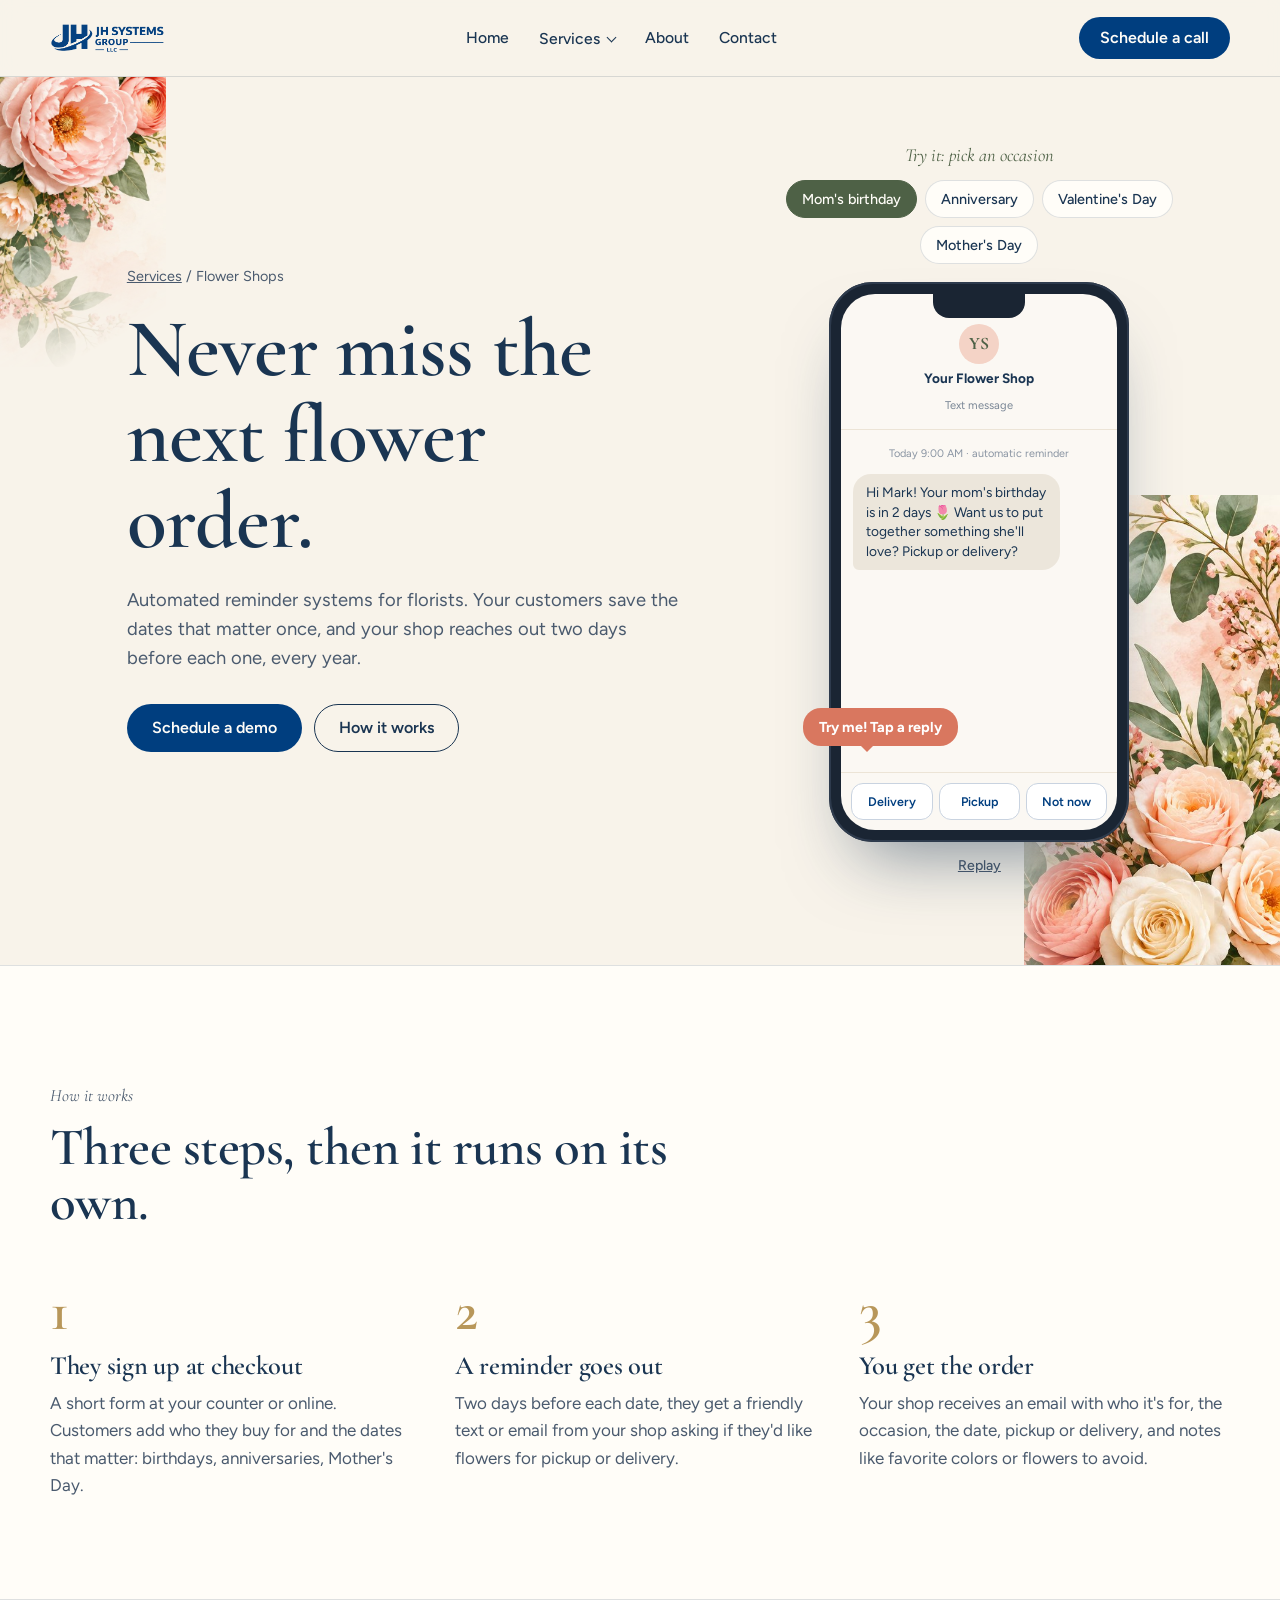
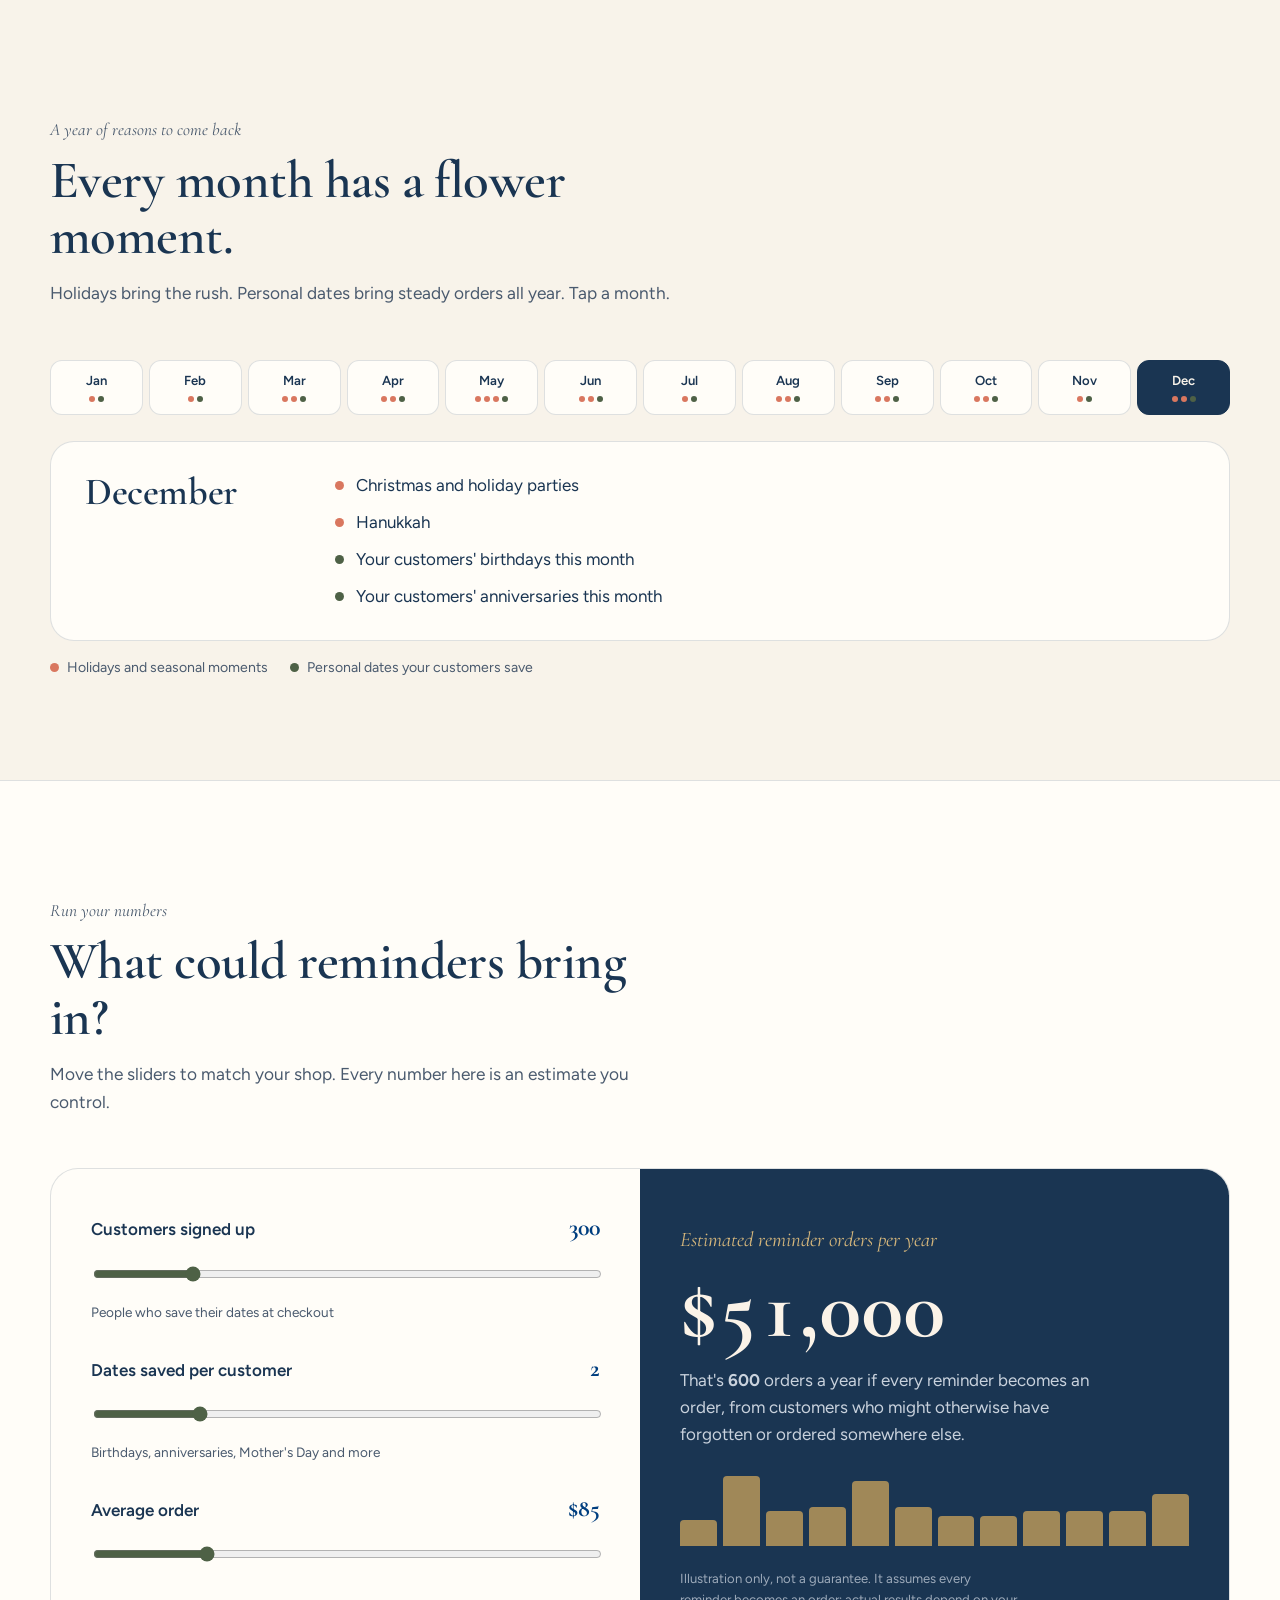
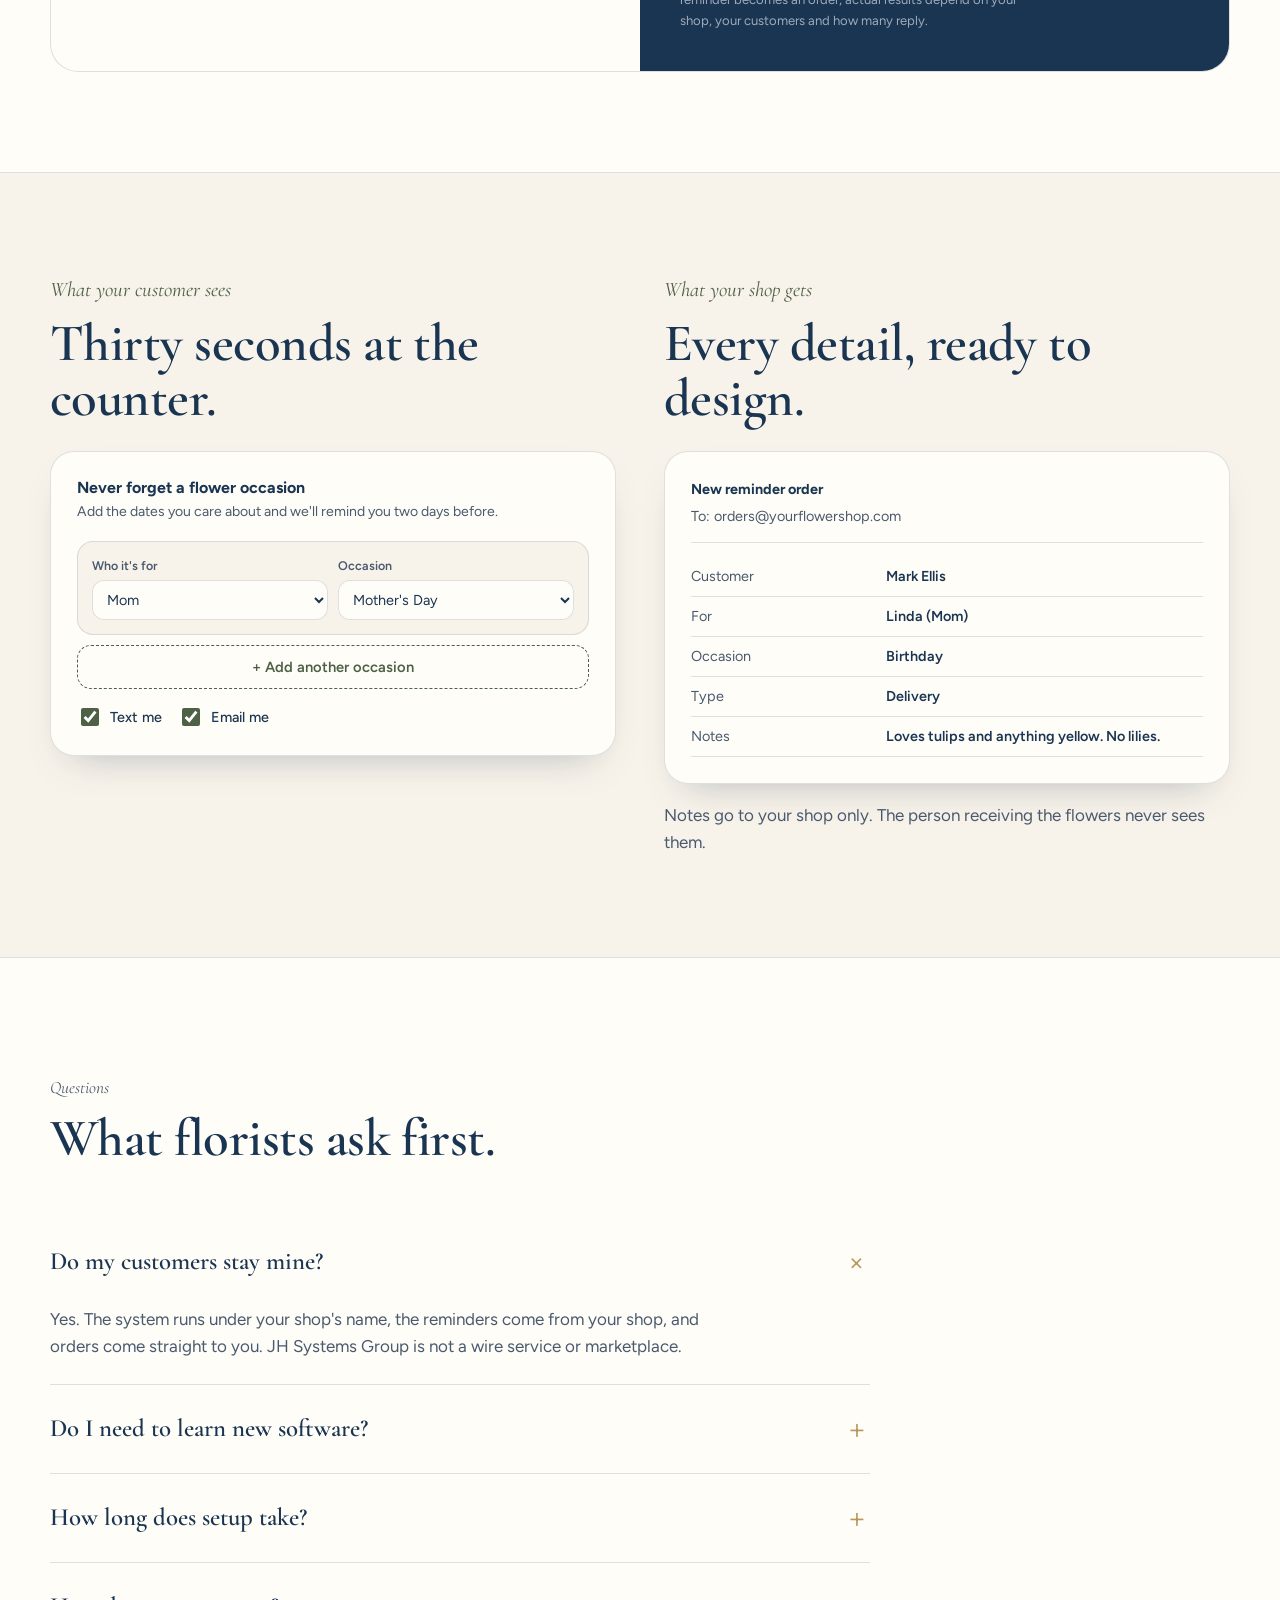
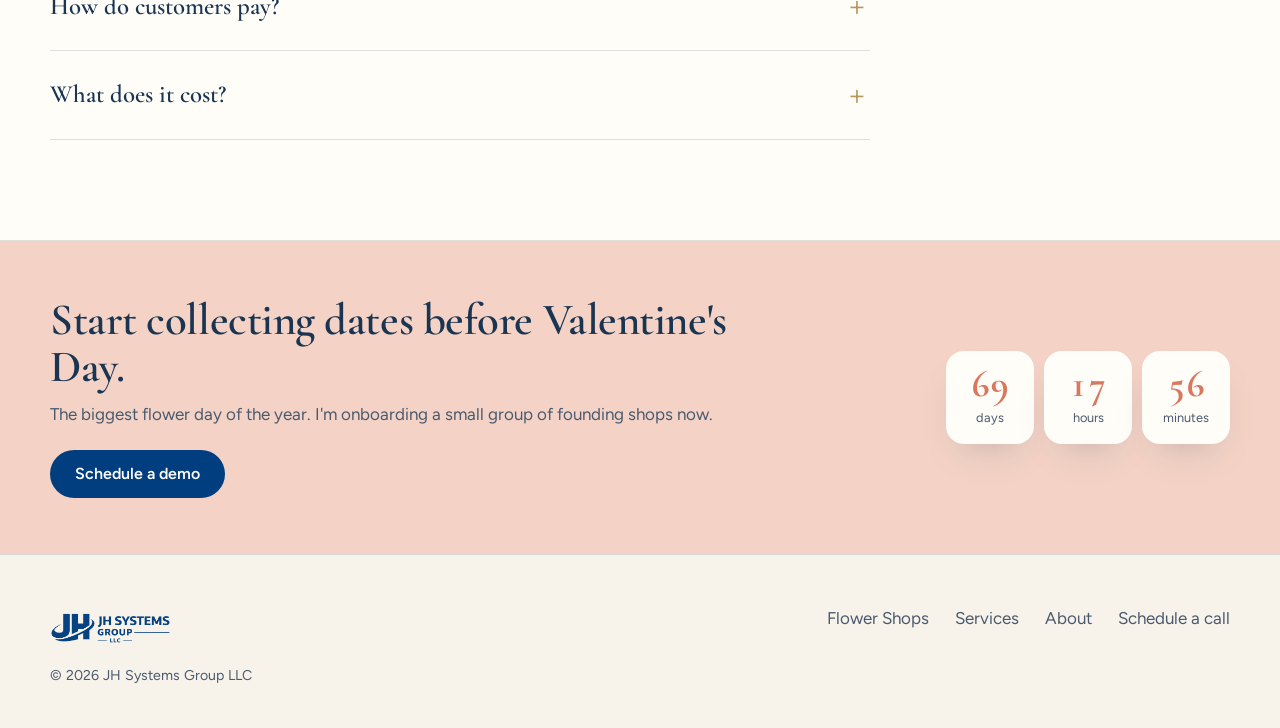
==== services/florist-reminders.html @ be64eecf "Initial site: home page, florist reminders page, calculator and demo updates Co-Authored-By: Claude " ====
<!doctype html>
<html lang="en">
<head>
<meta charset="utf-8">
<meta name="viewport" content="width=device-width, initial-scale=1">
<title>Flower Shops | JH Systems Group</title>
<meta name="description" content="Automated occasion reminders for flower shops. Customers save their dates once; two days before each one they get a text asking if they'd like flowers.">
<link rel="preconnect" href="https://fonts.googleapis.com">
<link rel="preconnect" href="https://fonts.gstatic.com" crossorigin>
<link href="https://fonts.googleapis.com/css2?family=Cormorant+Garamond:ital,wght@0,500;0,600;0,700;1,500&family=Figtree:wght@400;500;600;700&display=swap" rel="stylesheet">
<link rel="stylesheet" href="../styles.css">
<link rel="icon" href="../assets/mark-navy.png">
</head>
<body>

<header class="nav">
  <div class="wrap">
    <a class="brand" href="../index.html" aria-label="JH Systems Group home">
      <img class="logo-light" src="../assets/logo-navy.png" alt="JH Systems Group LLC">
      <img class="logo-dark" src="../assets/logo-cream.png" alt="JH Systems Group LLC">
    </a>
    <nav aria-label="Main">
      <ul class="nav-links">
        <li><a href="../index.html">Home</a></li>
        <li class="has-menu">
          <button type="button" aria-expanded="false">Services</button>
          <ul class="menu">
            <li><a href="florist-reminders.html"><strong>Flower Shops</strong><small>Automated occasion reminders that bring customers back</small></a></li>
            <li><a href="../index.html#services" class="soon"><strong>More systems coming</strong><small>Tell me what your business needs</small></a></li>
          </ul>
        </li>
        <li><a href="../index.html#about">About</a></li>
        <li><a href="../index.html#schedule">Contact</a></li>
      </ul>
    </nav>
    <a class="btn btn-primary nav-cta" href="../index.html#schedule">Schedule a call</a>
    <button class="burger" type="button" aria-label="Open menu" aria-expanded="false"><span></span><span></span><span></span></button>
  </div>
</header>

<main>
  <section class="hero">
    <img class="flora flora-tl" src="../assets/flora-left.jpg" alt="">
    <img class="flora flora-br" src="../assets/flora-right.jpg" alt="">
    <div class="wrap">
      <div>
        <p class="crumb"><a href="../index.html#services">Services</a> / Flower Shops</p>
        <h1>Never miss the next flower order.</h1>
        <p class="lede">Automated reminder systems for florists. Your customers save the dates that matter once, and your shop reaches out two days before each one, every year.</p>
        <div class="actions">
          <a class="btn btn-primary" href="../index.html#schedule">Schedule a demo</a>
          <a class="btn btn-ghost" href="#how">How it works</a>
        </div>
      </div>
      <div class="demo" id="demo">
        <p class="demo-label">Try it: pick an occasion</p>
        <div class="chips" role="group" aria-label="Choose an occasion">
          <button class="chip" type="button" data-key="mom" aria-pressed="true">Mom's birthday</button>
          <button class="chip" type="button" data-key="anniv" aria-pressed="false">Anniversary</button>
          <button class="chip" type="button" data-key="vday" aria-pressed="false">Valentine's Day</button>
          <button class="chip" type="button" data-key="mday" aria-pressed="false">Mother's Day</button>
        </div>
        <div class="stage">
          <div class="tap-hint" aria-hidden="true">Try me! Tap a reply</div>
          <div class="phone" aria-label="Example text message conversation">
            <div class="screen">
              <div class="notch"></div>
              <div class="thread-head"><div class="avatar">YS</div><b>Your Flower Shop</b><small>Text message</small></div>
              <div class="thread" aria-live="polite"></div>
              <div class="replies">
                <button type="button" data-kind="delivery">Delivery</button>
                <button type="button" data-kind="pickup">Pickup</button>
                <button type="button" data-kind="skip">Not now</button>
              </div>
            </div>
          </div>
          <div class="ticket" aria-live="polite">
            <h4>New order for your shop</h4>
            <dl>
              <dt>Customer</dt><dd data-f="customer"></dd>
              <dt>For</dt><dd data-f="for"></dd>
              <dt>Occasion</dt><dd data-f="occ"></dd>
              <dt>Date</dt><dd data-f="date"></dd>
              <dt>Type</dt><dd data-f="type"></dd>
            </dl>
            <p class="note"></p>
          </div>
        </div>
        <button class="reset" type="button">Replay</button>
      </div>
    </div>
  </section>

  <section class="section paper" id="how">
    <div class="wrap">
      <div class="section-head">
        <p class="kicker">How it works</p>
        <h2>Three steps, then it runs on its own.</h2>
      </div>
      <ol class="steps">
        <li><h3>They sign up at checkout</h3><p>A short form at your counter or online. Customers add who they buy for and the dates that matter: birthdays, anniversaries, Mother's Day.</p></li>
        <li><h3>A reminder goes out</h3><p>Two days before each date, they get a friendly text or email from your shop asking if they'd like flowers for pickup or delivery.</p></li>
        <li><h3>You get the order</h3><p>Your shop receives an email with who it's for, the occasion, the date, pickup or delivery, and notes like favorite colors or flowers to avoid.</p></li>
      </ol>
    </div>
  </section>

  <section class="section" id="year">
    <div class="wrap">
      <div class="section-head">
        <p class="kicker">A year of reasons to come back</p>
        <h2>Every month has a flower moment.</h2>
        <p>Holidays bring the rush. Personal dates bring steady orders all year. Tap a month.</p>
      </div>
      <div class="year"></div>
      <div class="month-detail" aria-live="polite"></div>
      <div class="legend"><span>Holidays and seasonal moments</span><span class="p">Personal dates your customers save</span></div>
    </div>
  </section>


  <section class="section paper" id="calculator">
    <div class="wrap">
      <div class="section-head">
        <p class="kicker">Run your numbers</p>
        <h2>What could reminders bring in?</h2>
        <p>Move the sliders to match your shop. Every number here is an estimate you control.</p>
      </div>
      <div class="calc" id="calc">
        <div class="calc-in">
          <div class="field"><label for="customers">Customers signed up <output for="customers"></output></label><input id="customers" name="customers" type="range" min="25" max="1500" step="25" value="300"><small>People who save their dates at checkout</small></div>
          <div class="field"><label for="dates">Dates saved per customer <output for="dates"></output></label><input id="dates" name="dates" type="range" min="1" max="6" step="1" value="2"><small>Birthdays, anniversaries, Mother's Day and more</small></div>
          <div class="field"><label for="aov">Average order <output for="aov"></output></label><input id="aov" name="aov" type="range" min="40" max="250" step="5" value="85"></div>
        </div>
        <div class="calc-out">
          <p class="kicker">Estimated reminder orders per year</p>
          <div class="big" id="total">$0</div>
          <p>That's <b id="orders">0</b> orders a year if every reminder becomes an order, from customers who might otherwise have forgotten or ordered somewhere else.</p>
          <div class="bars" aria-hidden="true"></div>
          <p class="fine">Illustration only, not a guarantee. It assumes every reminder becomes an order; actual results depend on your shop, your customers and how many reply.</p>
        </div>
      </div>
    </div>
  </section>

  <section class="section">
    <div class="wrap split">
      <div>
        <p class="kicker">What your customer sees</p>
        <h2 style="margin-bottom:24px">Thirty seconds at the counter.</h2>
        <div class="mock" id="signup">
          <h4>Never forget a flower occasion</h4>
          <p class="sub">Add the dates you care about and we'll remind you two days before.</p>
          <div class="occ-list"></div>
          <button class="add-occ" type="button">+ Add another occasion</button>
          <div class="toggle-row">
            <label><input type="checkbox" checked> Text me</label>
            <label><input type="checkbox" checked> Email me</label>
          </div>
        </div>
      </div>
      <div>
        <p class="kicker">What your shop gets</p>
        <h2 style="margin-bottom:24px">Every detail, ready to design.</h2>
        <div class="mock email">
          <div class="hdr">
            <span><b>New reminder order</b></span>
            <span>To: orders@yourflowershop.com</span>
          </div>
          <table>
            <tr><td>Customer</td><td>Mark Ellis</td></tr>
            <tr><td>For</td><td>Linda (Mom)</td></tr>
            <tr><td>Occasion</td><td>Birthday</td></tr>
            <tr><td>Type</td><td>Delivery</td></tr>
            <tr><td>Notes</td><td>Loves tulips and anything yellow. No lilies.</td></tr>
          </table>
        </div>
        <p style="color:var(--ink-soft);margin-top:18px">Notes go to your shop only. The person receiving the flowers never sees them.</p>
      </div>
    </div>
  </section>

  <section class="section paper" id="faq">
    <div class="wrap">
      <div class="section-head">
        <p class="kicker">Questions</p>
        <h2>What florists ask first.</h2>
      </div>
      <div class="faq">
        <details open><summary>Do my customers stay mine?</summary><p>Yes. The system runs under your shop's name, the reminders come from your shop, and orders come straight to you. JH Systems Group is not a wire service or marketplace.</p></details>
        <details><summary>Do I need to learn new software?</summary><p>No. I set everything up and test it with you. Your day-to-day is reading order emails and making beautiful arrangements.</p></details>
        <details><summary>How long does setup take?</summary><p>Most of the work happens on my end. We'll set a timeline on our first call so you're collecting dates as soon as possible, ideally well before Valentine's Day.</p></details>
        <details><summary>How do customers pay?</summary><p>We'll set this up around how your shop already works, whether that's a secure payment link or charging the card you have on file.</p></details>
        <details><summary>What does it cost?</summary><p>Pricing is being finalized with our founding shops. Book a call and I'll walk you through the options.</p></details>
      </div>
    </div>
  </section>

  <section class="band">
    <div class="wrap">
      <div>
        <h2>Start collecting dates before Valentine's Day.</h2>
        <p>The biggest flower day of the year. I'm onboarding a small group of founding shops now.</p>
        <a class="btn btn-primary" style="margin-top:22px" href="../index.html#schedule">Schedule a demo</a>
      </div>
      <div class="count" id="countdown" aria-label="Countdown to Valentine's Day">
        <div><b data-u="d">0</b><span>days</span></div>
        <div><b data-u="h">0</b><span>hours</span></div>
        <div><b data-u="m">0</b><span>minutes</span></div>
      </div>
    </div>
  </section>
</main>

<footer>
  <div class="wrap">
    <div>
      <img class="logo-light" src="../assets/logo-navy.png" alt="JH Systems Group LLC">
      <img class="logo-dark" src="../assets/logo-cream.png" alt="JH Systems Group LLC">
      <small>© 2026 JH Systems Group LLC</small>
    </div>
    <nav aria-label="Footer">
      <a href="florist-reminders.html">Flower Shops</a>
      <a href="../index.html#services">Services</a>
      <a href="../index.html#about">About</a>
      <a href="../index.html#schedule">Schedule a call</a>
    </nav>
  </div>
</footer>

<script src="../main.js"></script>
<script src="https://link.msgsndr.com/js/external-tracking.js" data-tracking-id="tk_4eb8e23e75264fbfb7e66188eeda1d88"></script>
</body>
</html>
---- styles.css ----
/* JH Systems Group — shared styles */
:root {
  --cream: #F8F3EA;
  --paper: #FFFDF8;
  --navy: #003E7F;
  --ink: #1A3552;
  --ink-soft: #4A5A6E;
  --sage: #4E6146;
  --sage-soft: #DCE3D3;
  --gold: #B8975A;
  --gold-soft: #EADCC0;
  --blush: #F4D3C6;
  --rose: #D9775F;
  --line: rgba(26, 53, 82, 0.14);
  --shadow: 0 18px 40px -22px rgba(26, 53, 82, 0.35);
  --flora-opacity: 1;
  --display: "Cormorant Garamond", Georgia, serif;
  --sans: "Figtree", system-ui, sans-serif;
  --wrap: 1180px;
  color-scheme: light;
}
@media (prefers-color-scheme: dark) {
  :root:not([data-theme="light"]) {
    --cream: #142131; --paper: #1B2B3E; --navy: #8FB4E6; --ink: #F3EADB; --ink-soft: #BFC7D1;
    --sage: #A9BE9C; --sage-soft: #2B3A33; --gold: #D6B77C; --gold-soft: #3A3428; --blush: #4A3430;
    --rose: #EE9A82; --line: rgba(243, 234, 219, 0.14); --shadow: 0 18px 40px -22px rgba(0,0,0,.6);
    --flora-opacity: .32; color-scheme: dark;
  }
}
:root[data-theme="dark"] {
  --cream: #142131; --paper: #1B2B3E; --navy: #8FB4E6; --ink: #F3EADB; --ink-soft: #BFC7D1;
  --sage: #A9BE9C; --sage-soft: #2B3A33; --gold: #D6B77C; --gold-soft: #3A3428; --blush: #4A3430;
  --rose: #EE9A82; --line: rgba(243, 234, 219, 0.14); --shadow: 0 18px 40px -22px rgba(0,0,0,.6);
  --flora-opacity: .32; color-scheme: dark;
}

* { box-sizing: border-box; }
html { scroll-behavior: smooth; }
body {
  margin: 0; background: var(--cream); color: var(--ink);
  font-family: var(--sans); font-size: 17px; line-height: 1.6;
  -webkit-font-smoothing: antialiased; overflow-x: hidden;
}
img { max-width: 100%; display: block; }
a { color: inherit; }
:focus-visible { outline: 2px solid var(--gold); outline-offset: 3px; border-radius: 4px; }
.wrap { width: min(var(--wrap), 100% - 32px); margin-inline: auto; }

h1, h2, h3 { font-family: var(--display); font-weight: 600; line-height: 1.05; margin: 0; color: var(--ink); letter-spacing: -0.01em; }
h1 { font-size: clamp(2.8rem, 6.4vw, 5.2rem); }
h2 { font-size: clamp(2.1rem, 4.2vw, 3.3rem); }
h3 { font-size: 1.65rem; }
p { margin: 0; }
.lede { font-size: 1.15rem; color: var(--ink-soft); max-width: 34em; }
.kicker { font-family: var(--display); font-style: italic; font-size: 1.3rem; color: var(--sage); margin-bottom: .6rem; }

/* ornament divider echoing the business card */
.ornament { display: flex; align-items: center; gap: 12px; color: var(--gold); margin: 18px 0; max-width: 260px; }
.ornament::before, .ornament::after { content: ""; flex: 1; height: 1px; background: currentColor; opacity: .7; }
.ornament span { width: 7px; height: 7px; transform: rotate(45deg); background: currentColor; }

/* buttons */
.btn {
  display: inline-flex; align-items: center; justify-content: center; gap: 8px;
  font: 600 1rem/1 var(--sans); padding: 15px 24px; border-radius: 999px;
  text-decoration: none; cursor: pointer; border: 1.5px solid transparent;
  transition: background .2s, color .2s, border-color .2s, transform .2s;
}
.btn-primary { background: var(--navy); color: var(--paper); }
.btn-primary:hover { transform: translateY(-1px); background: var(--ink); }
.btn-ghost { border-color: var(--ink); color: var(--ink); background: transparent; }
.btn-ghost:hover { background: var(--ink); color: var(--cream); }

/* nav */
.nav { position: sticky; top: 0; z-index: 50; background: color-mix(in srgb, var(--cream) 88%, transparent); backdrop-filter: blur(10px); border-bottom: 1px solid var(--line); }
.nav .wrap { display: flex; align-items: center; justify-content: space-between; height: 76px; gap: 16px; }
.brand img { height: 44px; width: auto; }
.logo-dark { display: none; }
@media (prefers-color-scheme: dark) { :root:not([data-theme="light"]) .logo-light { display: none; } :root:not([data-theme="light"]) .logo-dark { display: block; } }
:root[data-theme="dark"] .logo-light { display: none; }
:root[data-theme="dark"] .logo-dark { display: block; }
.nav-links { display: flex; align-items: center; gap: 30px; list-style: none; margin: 0; padding: 0; }
.nav-links > li > a, .nav-links > li > button { font: 500 .98rem var(--sans); color: var(--ink); text-decoration: none; background: none; border: 0; cursor: pointer; padding: 8px 0; }
.nav-links > li > a:hover, .nav-links > li > button:hover { color: var(--navy); }
.has-menu { position: relative; }
.has-menu > button::after { content: ""; display: inline-block; width: 6px; height: 6px; border-right: 1.5px solid currentColor; border-bottom: 1.5px solid currentColor; transform: rotate(45deg); margin-left: 8px; position: relative; top: -3px; }
.menu {
  position: absolute; top: calc(100% + 12px); left: -20px; width: 330px; list-style: none; margin: 0; padding: 10px;
  background: var(--paper); border: 1px solid var(--line); border-radius: 18px; box-shadow: var(--shadow);
  opacity: 0; visibility: hidden; transform: translateY(-6px); transition: opacity .18s, transform .18s, visibility .18s;
}
.has-menu.open .menu, .has-menu:focus-within .menu { opacity: 1; visibility: visible; transform: none; }
@media (hover: hover) { .has-menu:hover .menu { opacity: 1; visibility: visible; transform: none; } }
.menu a { display: block; padding: 12px 14px; border-radius: 12px; text-decoration: none; }
.menu a:hover { background: var(--cream); }
.menu strong { display: block; font-weight: 600; }
.menu small { color: var(--ink-soft); font-size: .86rem; }
.menu .soon { opacity: .75; }
.nav-cta { padding: 12px 20px; }
.burger { display: none; background: none; border: 0; width: 44px; height: 44px; cursor: pointer; color: var(--ink); }
.burger span { display: block; width: 22px; height: 2px; background: currentColor; margin: 5px auto; transition: transform .2s; }
@media (max-width: 900px) {
  .burger { display: block; }
  .nav-cta { display: none; }
  .nav-links { position: absolute; top: 76px; left: 0; right: 0; flex-direction: column; align-items: stretch; gap: 0; padding: 8px 16px 20px; background: var(--paper); border-bottom: 1px solid var(--line); display: none; }
  .nav.open .nav-links { display: flex; }
  .nav-links > li { border-bottom: 1px solid var(--line); }
  .nav-links > li > a, .nav-links > li > button { display: block; width: 100%; text-align: left; padding: 14px 0; }
  .menu { position: static; width: auto; opacity: 1; visibility: visible; transform: none; box-shadow: none; border: 0; padding: 0 0 10px; background: transparent; display: none; }
  .has-menu.open .menu { display: block; }
}

/* florals */
.flora { position: absolute; pointer-events: none; opacity: var(--flora-opacity); z-index: 0; }
.flora-tl { top: 0; left: 0; width: clamp(110px, 13vw, 200px); -webkit-mask-image: linear-gradient(150deg, #000 40%, transparent 85%); mask-image: linear-gradient(150deg, #000 40%, transparent 85%); }
.flora-br { bottom: 0; right: 0; width: clamp(150px, 20vw, 290px); -webkit-mask-image: linear-gradient(-80deg, #000 55%, transparent 98%); mask-image: linear-gradient(-80deg, #000 55%, transparent 98%); }

/* hero */
.hero { position: relative; overflow: hidden; padding: 64px 0 90px; }
.hero .wrap { position: relative; z-index: 1; padding-left: clamp(0px, 6vw, 90px); display: grid; grid-template-columns: 1.05fr .95fr; gap: 48px; align-items: center; }
.hero h1 { margin-bottom: 22px; }
.hero .actions { display: flex; flex-wrap: wrap; gap: 12px; margin-top: 30px; }
.hero-note { margin-top: 26px; font-size: .95rem; color: var(--ink-soft); display: flex; gap: 10px; align-items: center; }
.hero-note img { width: 34px; height: 34px; border-radius: 50%; object-fit: cover; object-position: top; }
@media (max-width: 900px) { .hero .wrap { grid-template-columns: 1fr; padding-left: 0; padding-top: 70px; } .hero { padding-top: 40px; } }

/* demo */
.demo { position: relative; }
.demo-label { font-family: var(--display); font-style: italic; font-size: 1.15rem; color: var(--sage); margin-bottom: 10px; text-align: center; }
.chips { display: flex; flex-wrap: wrap; gap: 8px; justify-content: center; margin-bottom: 18px; }
.chip { font: 500 .9rem var(--sans); padding: 9px 15px; border-radius: 999px; background: var(--paper); border: 1px solid var(--line); color: var(--ink); cursor: pointer; transition: background .2s, color .2s, border-color .2s; }
.chip:hover { border-color: var(--sage); }
.chip[aria-pressed="true"] { background: var(--sage); border-color: var(--sage); color: var(--paper); }
.stage { position: relative; display: flex; justify-content: center; min-height: 560px; }
.phone {
  position: relative; width: 300px; height: 560px; border-radius: 44px; padding: 12px;
  background: #1A2533; box-shadow: 0 40px 70px -30px rgba(26,53,82,.55), inset 0 0 0 2px #2E3B4D;
}
.screen { height: 100%; border-radius: 34px; overflow: hidden; background: #FBF8F3; display: flex; flex-direction: column; color: #1A3552; }
.notch { width: 92px; height: 24px; background: #1A2533; border-radius: 0 0 16px 16px; margin: 0 auto; flex: none; }
.thread-head { text-align: center; padding: 6px 0 12px; border-bottom: 1px solid #ECE4D6; flex: none; }
.avatar { width: 40px; height: 40px; border-radius: 50%; margin: 0 auto 4px; background: #F4D3C6; display: grid; place-items: center; font-family: var(--display); font-weight: 700; color: #4E6146; font-size: 1.1rem; }
.thread-head b { font-size: .85rem; display: block; }
.thread-head small { font-size: .7rem; color: #7A8796; }
.thread { flex: 1; overflow-y: auto; padding: 14px 12px; display: flex; flex-direction: column; gap: 8px; font-size: .86rem; line-height: 1.42; }
.stamp { text-align: center; font-size: .68rem; color: #8A95A3; margin: 2px 0 4px; }
.bubble { max-width: 82%; padding: 9px 13px; border-radius: 18px; animation: pop .35s ease both; }
.bubble.in { background: #ECE6DB; align-self: flex-start; border-bottom-left-radius: 6px; }
.bubble.out { background: #003E7F; color: #fff; align-self: flex-end; border-bottom-right-radius: 6px; }
.typing { display: inline-flex; gap: 4px; padding: 12px 14px; }
.typing i { width: 6px; height: 6px; border-radius: 50%; background: #8A95A3; animation: blink 1s infinite; }
.typing i:nth-child(2) { animation-delay: .15s; } .typing i:nth-child(3) { animation-delay: .3s; }
.replies { display: flex; gap: 6px; padding: 10px; border-top: 1px solid #ECE4D6; flex: none; }
.replies button { flex: 1; font: 600 .78rem var(--sans); padding: 10px 4px; border-radius: 12px; border: 1px solid #C9D3E0; background: #fff; color: #003E7F; cursor: pointer; }
.replies button:hover { background: #EEF3FA; }
.replies button:disabled { opacity: .45; cursor: default; }
.ticket {
  position: absolute; right: -70px; bottom: 34px; width: 236px; background: var(--paper); border: 1px solid var(--line);
  border-radius: 18px; padding: 16px 16px 14px; box-shadow: var(--shadow); font-size: .82rem; z-index: 2;
  opacity: 0; transform: translateY(14px) rotate(2deg); transition: opacity .45s, transform .45s; pointer-events: none;
}
.ticket.show { opacity: 1; transform: rotate(2deg); }
.ticket h4 { margin: 0 0 8px; font: 700 .8rem var(--sans); color: var(--sage); display: flex; align-items: center; gap: 6px; }
.ticket h4::before { content: ""; width: 8px; height: 8px; border-radius: 50%; background: var(--rose); }
.ticket dl { margin: 0; display: grid; grid-template-columns: auto 1fr; gap: 3px 10px; }
.ticket dt { color: var(--ink-soft); }
.ticket dd { margin: 0; font-weight: 600; color: var(--ink); }
.ticket .note { margin-top: 8px; padding-top: 8px; border-top: 1px dashed var(--line); font-style: italic; color: var(--ink-soft); }
/* "try me" callout above the reply buttons; hides after the first reply */
.tap-hint {
  position: absolute; left: calc(50% - 176px); bottom: 96px; z-index: 3; white-space: nowrap;
  background: var(--rose); color: #fff; font: 700 .9rem var(--sans); padding: 10px 16px; border-radius: 18px;
  box-shadow: var(--shadow); animation: nudge 1.6s ease-in-out infinite; transition: opacity .3s; pointer-events: none;
}
.tap-hint::after { content: ""; position: absolute; left: 56px; bottom: -14px; border: 8px solid transparent; border-top: 8px solid var(--rose); }
.demo.tried .tap-hint { opacity: 0; animation: none; }
@keyframes nudge { 0%, 100% { transform: translateY(0); } 50% { transform: translateY(-6px); } }
@media (max-width: 760px) {
  .stage { flex-direction: column; align-items: center; }
  .tap-hint { position: static; order: -1; align-self: center; margin-bottom: 12px; border-radius: 18px; }
  .tap-hint::after { display: none; }
  .demo.tried .tap-hint { display: none; }
}
@media (prefers-reduced-motion: reduce) { .tap-hint { animation: none; } }
.reset { display: block; margin: 14px auto 0; background: none; border: 0; color: var(--ink-soft); font: 500 .88rem var(--sans); text-decoration: underline; cursor: pointer; }
@media (max-width: 1240px) { .ticket { right: -10px; } }
@media (max-width: 560px) {
  .stage { flex-direction: column; align-items: center; min-height: 0; }
  .ticket { position: relative; right: auto; bottom: auto; margin-top: -30px; width: 270px; display: none; }
  .ticket.show { display: block; }
  .hero .flora-br { display: none; }
  .phone { width: 290px; height: 540px; }
}
@keyframes pop { from { opacity: 0; transform: translateY(6px) scale(.97); } to { opacity: 1; transform: none; } }
@keyframes blink { 0%, 80%, 100% { opacity: .25; } 40% { opacity: 1; } }

/* sections */
section { position: relative; }
.section { padding: 100px 0; }
.section-head { max-width: 640px; margin-bottom: 52px; }
.section-head p { margin-top: 16px; color: var(--ink-soft); font-size: 1.08rem; }
.paper { background: var(--paper); border-block: 1px solid var(--line); }

/* promises row */
.promises { display: grid; grid-template-columns: repeat(3, 1fr); gap: 0; border-top: 1px solid var(--line); }
.promise { padding: 30px 28px 0 0; }
.promise + .promise { padding-left: 28px; border-left: 1px solid var(--line); }
.promise h3 { font-size: 1.45rem; margin-bottom: 8px; }
.promise p { color: var(--ink-soft); }
@media (max-width: 800px) { .promises { grid-template-columns: 1fr; } .promise + .promise { padding-left: 0; border-left: 0; border-top: 1px solid var(--line); margin-top: 26px; } }

/* services */
.services { display: grid; grid-template-columns: 1.35fr 1fr; gap: 28px; align-items: stretch; }
.feature {
  position: relative; overflow: hidden; border-radius: 28px; padding: 44px 40px; background: var(--sage); color: #FBF6EE;
  display: flex; flex-direction: column; justify-content: space-between; min-height: 440px; text-decoration: none;
}
.feature h3 { color: #FBF6EE; font-size: clamp(2rem, 3.4vw, 2.7rem); max-width: 11em; }
.feature p { color: #E7EDE0; max-width: 28em; margin-top: 14px; }
.feature .tag { font-family: var(--display); font-style: italic; font-size: 1.2rem; color: #F0DDB4; margin-bottom: 12px; }
.feature .go { margin-top: 30px; display: inline-flex; align-items: center; gap: 10px; font-weight: 600; }
.feature .go span { width: 38px; height: 38px; border-radius: 50%; background: #FBF6EE; color: var(--sage); display: grid; place-items: center; transition: transform .25s; }
.feature:hover .go span { transform: translateX(4px); }
.feature img { position: absolute; right: -40px; bottom: -40px; width: 260px; opacity: .22; transform: rotate(-8deg); mix-blend-mode: luminosity; }
:root[data-theme="dark"] .feature { background: #2F4231; }
.svc-list { list-style: none; margin: 0; padding: 0; display: flex; flex-direction: column; }
.svc-list li { padding: 26px 0; border-bottom: 1px solid var(--line); }
.svc-list li:first-child { padding-top: 6px; }
.svc-list h3 { font-size: 1.5rem; margin-bottom: 6px; }
.svc-list p { color: var(--ink-soft); }
.svc-list .status { display: inline-block; margin-top: 10px; font-size: .82rem; font-weight: 600; color: var(--gold); }
.svc-list .more { border-bottom: 0; }
@media (max-width: 900px) { .services { grid-template-columns: 1fr; } .feature { min-height: 380px; padding: 34px 28px; } }

/* calculator */
.calc { display: grid; grid-template-columns: 1fr 1fr; gap: 0; border-radius: 28px; overflow: hidden; border: 1px solid var(--line); background: var(--paper); }
.calc-in { padding: 40px; display: flex; flex-direction: column; gap: 26px; }
.field label { display: flex; justify-content: space-between; align-items: baseline; font-weight: 600; margin-bottom: 10px; gap: 12px; }
.field output { font-family: var(--display); font-size: 1.5rem; color: var(--navy); font-weight: 700; }
.field small { display: block; color: var(--ink-soft); font-weight: 400; font-size: .85rem; margin-top: 6px; }
input[type="range"] { width: 100%; accent-color: var(--sage); height: 28px; }
.calc-out { background: var(--ink); color: var(--cream); padding: 40px; display: flex; flex-direction: column; justify-content: center; position: relative; overflow: hidden; }
:root[data-theme="dark"] .calc-out { background: #0E1825; }
@media (prefers-color-scheme: dark) { :root:not([data-theme="light"]) .calc-out { background: #0E1825; } }
.calc-out .kicker { color: #D6B77C; } /* gold, readable on the dark panel in light and dark mode */
.big { font-family: var(--display); font-weight: 700; font-size: clamp(3.4rem, 7vw, 5.4rem); line-height: 1; color: #FBF3E8; font-variant-numeric: tabular-nums; }
.calc-out p { color: #C9D2DD; margin-top: 14px; max-width: 26em; }
.calc-out .fine { font-size: .82rem; color: #9DAABA; margin-top: 22px; }
.bars { display: flex; gap: 6px; align-items: flex-end; height: 70px; margin-top: 28px; }
.bars div { flex: 1; background: var(--gold); border-radius: 4px 4px 0 0; transition: height .35s; opacity: .85; }
@media (max-width: 860px) { .calc { grid-template-columns: 1fr; } .calc-in, .calc-out { padding: 30px 24px; } }

/* valentine band */
.band { background: var(--blush); position: relative; overflow: hidden; }
.band .wrap { display: flex; align-items: center; justify-content: space-between; gap: 30px; padding: 56px 0; flex-wrap: wrap; position: relative; z-index: 1; }
.band h2 { font-size: clamp(1.9rem, 3.6vw, 2.8rem); max-width: 16em; }
.band p { color: var(--ink-soft); margin-top: 10px; }
.count { display: flex; gap: 10px; }
.count div { background: var(--paper); border-radius: 18px; padding: 14px 18px; text-align: center; min-width: 88px; box-shadow: var(--shadow); }
.count b { display: block; font-family: var(--display); font-size: 2.4rem; line-height: 1; color: var(--rose); font-variant-numeric: tabular-nums; }
.count span { font-size: .8rem; color: var(--ink-soft); }

/* about */
.about { display: grid; grid-template-columns: .8fr 1.2fr; gap: 64px; align-items: center; }
.portrait { position: relative; }
.portrait img { border-radius: 200px 200px 24px 24px; aspect-ratio: 4/5; object-fit: cover; object-position: top; width: 100%; box-shadow: var(--shadow); }
.portrait::before { content: ""; position: absolute; inset: -14px 14px 14px -14px; border: 1px solid var(--gold); border-radius: 200px 200px 24px 24px; z-index: -1; }
.about h2 { margin-bottom: 18px; }
.about p + p { margin-top: 14px; }
.about p { color: var(--ink-soft); }
.creds { list-style: none; padding: 0; margin: 26px 0 0; display: grid; gap: 12px; }
.creds li { display: flex; gap: 12px; align-items: baseline; }
.creds li::before { content: ""; flex: none; width: 7px; height: 7px; transform: rotate(45deg) translateY(-2px); background: var(--gold); }
.sign { font-family: var(--display); font-style: italic; font-size: 1.7rem; color: var(--sage); margin-top: 22px; }
@media (max-width: 860px) { .about { grid-template-columns: 1fr; gap: 40px; } .portrait { max-width: 340px; margin-left: 14px; } }

/* contact */
.contact { display: grid; grid-template-columns: 1fr 1.1fr; gap: 56px; }
.contact-card { margin-top: 30px; }
.contact-card img { border-radius: 14px; box-shadow: var(--shadow); max-width: 380px; width: 100%; transform: rotate(-2deg); }
.contact-lines { margin-top: 24px; display: grid; gap: 8px; }
.contact-lines a { font-weight: 600; color: var(--navy); text-decoration: none; }
form { background: var(--paper); border: 1px solid var(--line); border-radius: 26px; padding: 34px; display: grid; gap: 18px; box-shadow: var(--shadow); }
.row2 { display: grid; grid-template-columns: 1fr 1fr; gap: 16px; }
form label { display: grid; gap: 6px; font-weight: 600; font-size: .92rem; }
input[type="text"], input[type="email"], input[type="tel"], select, textarea {
  font: 400 1rem var(--sans); padding: 13px 14px; border-radius: 12px; border: 1px solid var(--line);
  background: var(--cream); color: var(--ink); width: 100%;
}
textarea { min-height: 110px; resize: vertical; }
input:focus, select:focus, textarea:focus { outline: 2px solid var(--sage); outline-offset: 1px; }
.form-note { font-size: .85rem; color: var(--ink-soft); }
.form-ok { display: none; padding: 14px; border-radius: 12px; background: var(--sage-soft); color: var(--ink); font-weight: 500; }
@media (max-width: 860px) { .contact { grid-template-columns: 1fr; } .row2 { grid-template-columns: 1fr; } form { padding: 24px; } }

/* footer */
footer { border-top: 1px solid var(--line); padding: 50px 0 40px; }
footer .wrap { display: flex; justify-content: space-between; gap: 30px; flex-wrap: wrap; align-items: flex-start; }
footer img { height: 46px; width: auto; }
footer nav { display: flex; gap: 26px; flex-wrap: wrap; }
footer nav a { text-decoration: none; color: var(--ink-soft); }
footer nav a:hover { color: var(--ink); }
footer small { display: block; color: var(--ink-soft); margin-top: 14px; }

/* florist page */
.steps { display: grid; grid-template-columns: repeat(3, 1fr); gap: 34px; counter-reset: s; list-style: none; padding: 0; margin: 0; }
.steps li { counter-increment: s; position: relative; padding-top: 70px; }
.steps li::before { content: counter(s); position: absolute; top: 0; left: 0; font-family: var(--display); font-size: 3.6rem; line-height: 1; color: var(--gold); font-weight: 600; }
.steps h3 { margin-bottom: 10px; }
.steps p { color: var(--ink-soft); }
@media (max-width: 800px) { .steps { grid-template-columns: 1fr; } }

.year { display: grid; grid-template-columns: repeat(12, 1fr); gap: 6px; margin-bottom: 26px; }
.month { font: 600 .82rem var(--sans); padding: 12px 0 10px; border-radius: 12px; border: 1px solid var(--line); background: var(--paper); color: var(--ink); cursor: pointer; display: flex; flex-direction: column; align-items: center; gap: 8px; }
.month i { display: flex; gap: 3px; height: 8px; }
.month i b { width: 6px; height: 6px; border-radius: 50%; background: var(--rose); }
.month i b.p { background: var(--sage); }
.month[aria-pressed="true"] { background: var(--ink); color: var(--cream); border-color: var(--ink); }
.month-detail { background: var(--paper); border: 1px solid var(--line); border-radius: 24px; padding: 30px 34px; display: grid; grid-template-columns: 220px 1fr; gap: 30px; min-height: 170px; }
.month-detail h3 { font-size: 2.4rem; }
.month-detail ul { list-style: none; margin: 0; padding: 0; display: grid; gap: 10px; }
.month-detail li { display: flex; gap: 12px; align-items: baseline; }
.month-detail li::before { content: ""; flex: none; width: 9px; height: 9px; border-radius: 50%; background: var(--rose); transform: translateY(-1px); }
.month-detail li.p::before { background: var(--sage); }
.legend { display: flex; gap: 22px; font-size: .88rem; color: var(--ink-soft); margin-top: 16px; flex-wrap: wrap; }
.legend span::before { content: ""; display: inline-block; width: 9px; height: 9px; border-radius: 50%; background: var(--rose); margin-right: 8px; }
.legend span.p::before { background: var(--sage); }
@media (max-width: 760px) { .year { grid-template-columns: repeat(6, 1fr); } .month-detail { grid-template-columns: 1fr; gap: 14px; padding: 24px; } }

.split { display: grid; grid-template-columns: 1fr 1fr; gap: 48px; align-items: start; }
@media (max-width: 860px) { .split { grid-template-columns: 1fr; } }
.mock { background: var(--paper); border: 1px solid var(--line); border-radius: 24px; padding: 26px; box-shadow: var(--shadow); }
.mock h4 { margin: 0 0 4px; font: 700 1rem var(--sans); }
.mock .sub { font-size: .88rem; color: var(--ink-soft); margin-bottom: 18px; }
.occ { display: grid; grid-template-columns: 1fr 1fr; gap: 10px; padding: 14px; border: 1px solid var(--line); border-radius: 16px; margin-bottom: 10px; background: var(--cream); animation: pop .3s ease both; }
.occ label { font-size: .78rem; font-weight: 600; color: var(--ink-soft); display: grid; gap: 4px; }
.occ select, .occ input { padding: 9px 10px; font-size: .9rem; background: var(--paper); }
.add-occ { width: 100%; padding: 12px; border-radius: 14px; border: 1.5px dashed var(--sage); background: transparent; color: var(--sage); font: 600 .92rem var(--sans); cursor: pointer; }
.add-occ:disabled { opacity: .5; cursor: default; }
.toggle-row { display: flex; gap: 16px; margin-top: 16px; font-size: .9rem; flex-wrap: wrap; }
.toggle-row label { display: flex; align-items: center; gap: 8px; font-weight: 500; }
.toggle-row input { accent-color: var(--sage); width: 18px; height: 18px; }
.email { font-size: .9rem; }
.email .hdr { display: grid; gap: 4px; padding-bottom: 14px; border-bottom: 1px solid var(--line); margin-bottom: 14px; color: var(--ink-soft); }
.email .hdr b { color: var(--ink); }
.email table { width: 100%; border-collapse: collapse; }
.email td { padding: 8px 0; border-bottom: 1px solid var(--line); vertical-align: top; }
.email td:first-child { color: var(--ink-soft); width: 38%; }
.email td:last-child { font-weight: 600; }

.faq { max-width: 820px; }
.faq details { border-bottom: 1px solid var(--line); }
.faq summary { list-style: none; cursor: pointer; padding: 24px 40px 24px 0; font-family: var(--display); font-size: 1.55rem; font-weight: 600; position: relative; }
.faq summary::-webkit-details-marker { display: none; }
.faq summary::after { content: "+"; position: absolute; right: 4px; top: 50%; transform: translateY(-50%); font-family: var(--sans); font-weight: 300; font-size: 1.8rem; color: var(--gold); transition: transform .2s; }
.faq details[open] summary::after { transform: translateY(-50%) rotate(45deg); }
.faq details p { padding: 0 0 24px; color: var(--ink-soft); max-width: 40em; }

.crumb { font-size: .9rem; color: var(--ink-soft); margin-bottom: 18px; }
.crumb a { color: var(--ink-soft); }

@media (prefers-reduced-motion: reduce) {
  *, *::before, *::after { animation-duration: .01ms !important; transition-duration: .01ms !important; scroll-behavior: auto !important; }
}

/* home hero */
.hero-logo { width: min(420px, 100%); height: auto; margin-bottom: 34px; }
.hero-home h1 { font-size: clamp(2.6rem, 5.4vw, 4.4rem); }
.hero-portrait { position: relative; margin: 0; justify-self: center; width: min(400px, 100%); }
.hero-portrait > img:first-child { width: 100%; aspect-ratio: 4/5; object-fit: cover; object-position: top; border-radius: 220px 220px 28px 28px; box-shadow: var(--shadow); position: relative; z-index: 1; }
.hero-portrait::before { content: ""; position: absolute; inset: -16px -16px 16px 16px; border: 1px solid var(--gold); border-radius: 220px 220px 28px 28px; }
.hero-portrait figcaption { position: absolute; left: -28px; bottom: 38px; z-index: 2; background: var(--paper); border: 1px solid var(--line); border-radius: 16px; padding: 12px 18px; box-shadow: var(--shadow); display: grid; }
.hero-portrait figcaption b { font-family: var(--display); font-size: 1.4rem; line-height: 1.1; }
.hero-portrait figcaption span { font-size: .85rem; color: var(--ink-soft); }
.flora-tuck { position: absolute; right: -70px; bottom: -60px; width: 190px; z-index: 0; opacity: var(--flora-opacity); border-radius: 0; -webkit-mask-image: radial-gradient(circle at 60% 60%, #000 45%, transparent 72%); mask-image: radial-gradient(circle at 60% 60%, #000 45%, transparent 72%); }
@media (max-width: 900px) { .hero-portrait { margin-top: 20px; width: min(340px, 86%); } .hero-portrait figcaption { left: -12px; } .flora-tuck { right: -30px; width: 140px; } }

.steps-4 { grid-template-columns: repeat(4, 1fr); }
@media (max-width: 960px) { .steps-4 { grid-template-columns: 1fr 1fr; } }
@media (max-width: 560px) { .steps-4 { grid-template-columns: 1fr; } }

/* scheduler */
.sched { display: grid; grid-template-columns: 1fr 1.05fr; gap: 0; background: var(--paper); border: 1px solid var(--line); border-radius: 28px; overflow: hidden; box-shadow: var(--shadow); }
.sched h3 { font-family: var(--sans); font-size: 1rem; font-weight: 700; margin-bottom: 14px; }
.sched-pick { padding: 34px; border-right: 1px solid var(--line); }
.sched-pick h3 + .days, .sched-pick h3 + .slots { margin-bottom: 28px; }
.days { display: grid; grid-template-columns: repeat(5, 1fr); gap: 8px; }
.day { display: grid; gap: 2px; justify-items: center; padding: 10px 0; border-radius: 14px; border: 1px solid var(--line); background: var(--cream); color: var(--ink); cursor: pointer; font: 500 .78rem var(--sans); }
.day b { font-family: var(--display); font-size: 1.6rem; line-height: 1; }
.day span { color: var(--ink-soft); }
.day[aria-pressed="true"] { background: var(--navy); border-color: var(--navy); color: var(--paper); }
.day[aria-pressed="true"] span { color: inherit; opacity: .8; }
.slots { display: grid; grid-template-columns: repeat(auto-fill, minmax(96px, 1fr)); gap: 8px; }
.slot { padding: 11px 0; border-radius: 12px; border: 1px solid var(--line); background: var(--cream); color: var(--ink); font: 600 .9rem var(--sans); cursor: pointer; }
.slot:disabled { opacity: .4; cursor: default; }
.slot[aria-pressed="true"] { background: var(--sage); border-color: var(--sage); color: #fff; }
.tz { font-size: .82rem; color: var(--ink-soft); }
.sched-form { border: 0; border-radius: 0; box-shadow: none; padding: 34px; }
.picked { padding: 12px 14px; border-radius: 12px; background: var(--cream); color: var(--ink-soft); font-weight: 500; border: 1px dashed var(--line); }
.picked.on { background: var(--sage-soft); color: var(--ink); border-style: solid; border-color: transparent; font-weight: 600; }
@media (max-width: 900px) { .sched { grid-template-columns: 1fr; } .sched-pick { border-right: 0; border-bottom: 1px solid var(--line); padding: 24px; } .sched-form { padding: 24px; } }
@media (max-width: 420px) { .days { grid-template-columns: repeat(5, 1fr); gap: 5px; } .day b { font-size: 1.3rem; } }

.about-card { position: relative; aspect-ratio: 1 / 1; max-width: 480px; width: 100%; }
.about-card img { position: absolute; width: 82%; border-radius: 14px; box-shadow: var(--shadow); }
.about-card img:first-child { left: 0; top: 8%; transform: rotate(-4deg); z-index: 2; }
.about-card img:last-child { right: 0; bottom: 8%; transform: rotate(5deg); }
@media (max-width: 860px) { .about-card { aspect-ratio: 5 / 4; } }

/* booking */
.book { display: grid; grid-template-columns: 1fr 1fr; background: var(--paper); border: 1px solid var(--line); border-radius: 28px; overflow: hidden; box-shadow: var(--shadow); }
.book-info { padding: 44px; border-right: 1px solid var(--line); }
.book-info h3 { margin-bottom: 6px; }
.book-cta { padding: 44px; display: flex; flex-direction: column; align-items: center; justify-content: center; text-align: center; gap: 14px; background: var(--cream); }
.book-mark { width: 90px; height: auto; margin-bottom: 4px; }
.btn-lg { padding: 18px 32px; font-size: 1.08rem; }
@media (max-width: 860px) { .book { grid-template-columns: 1fr; } .book-info { border-right: 0; border-bottom: 1px solid var(--line); padding: 28px 24px; } .book-cta { padding: 32px 24px; } }
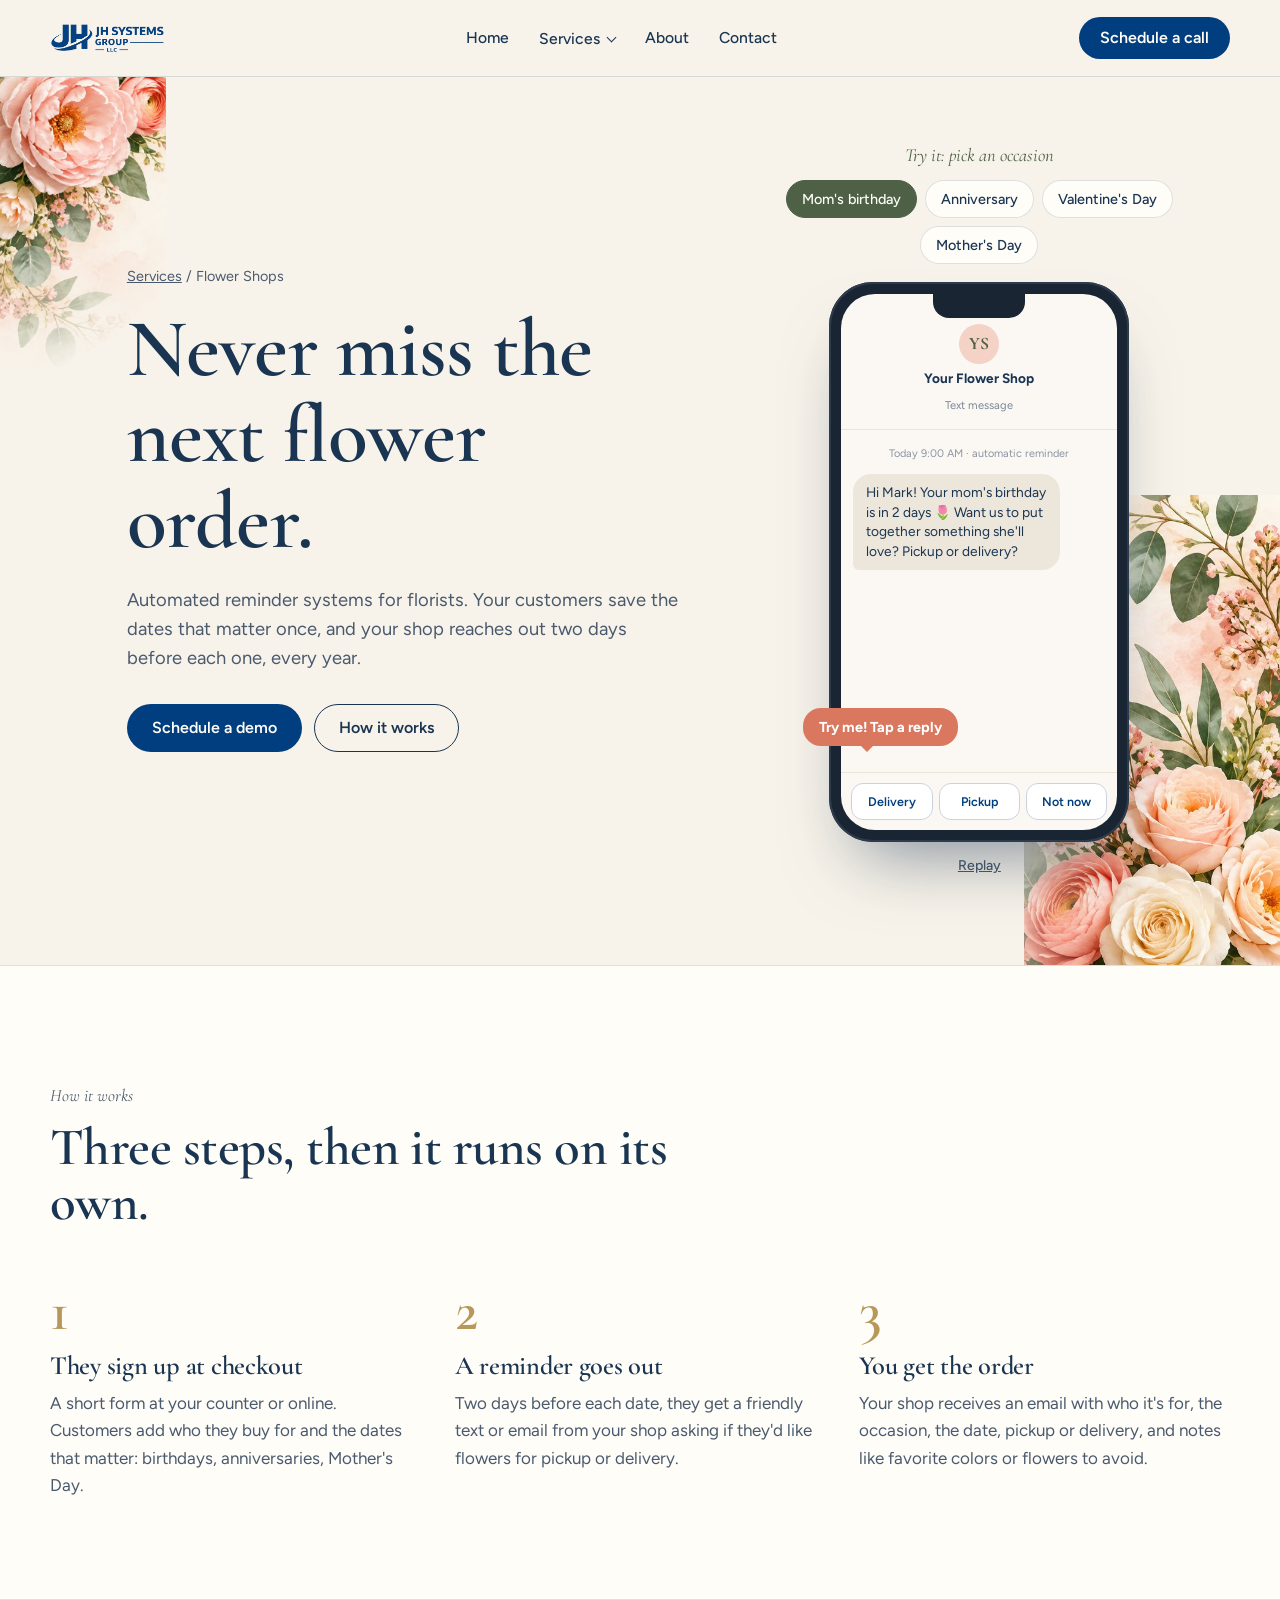
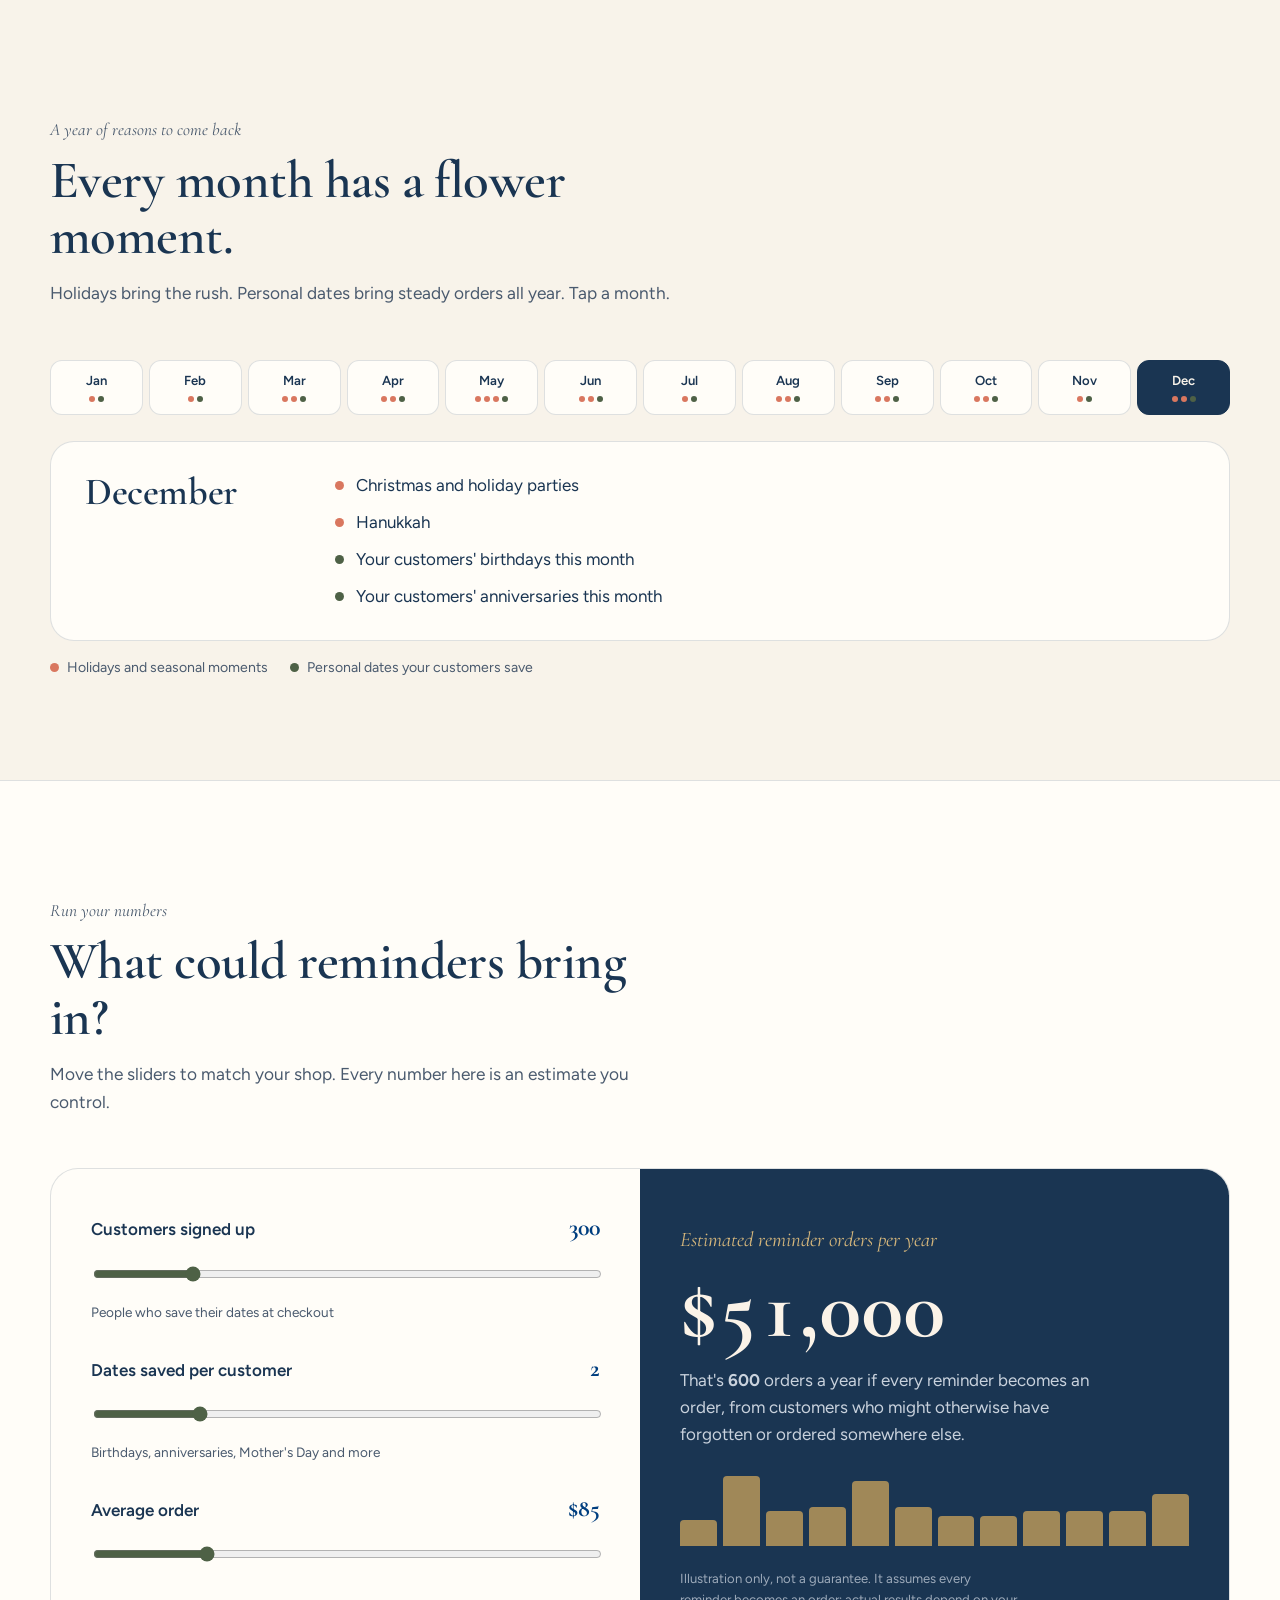
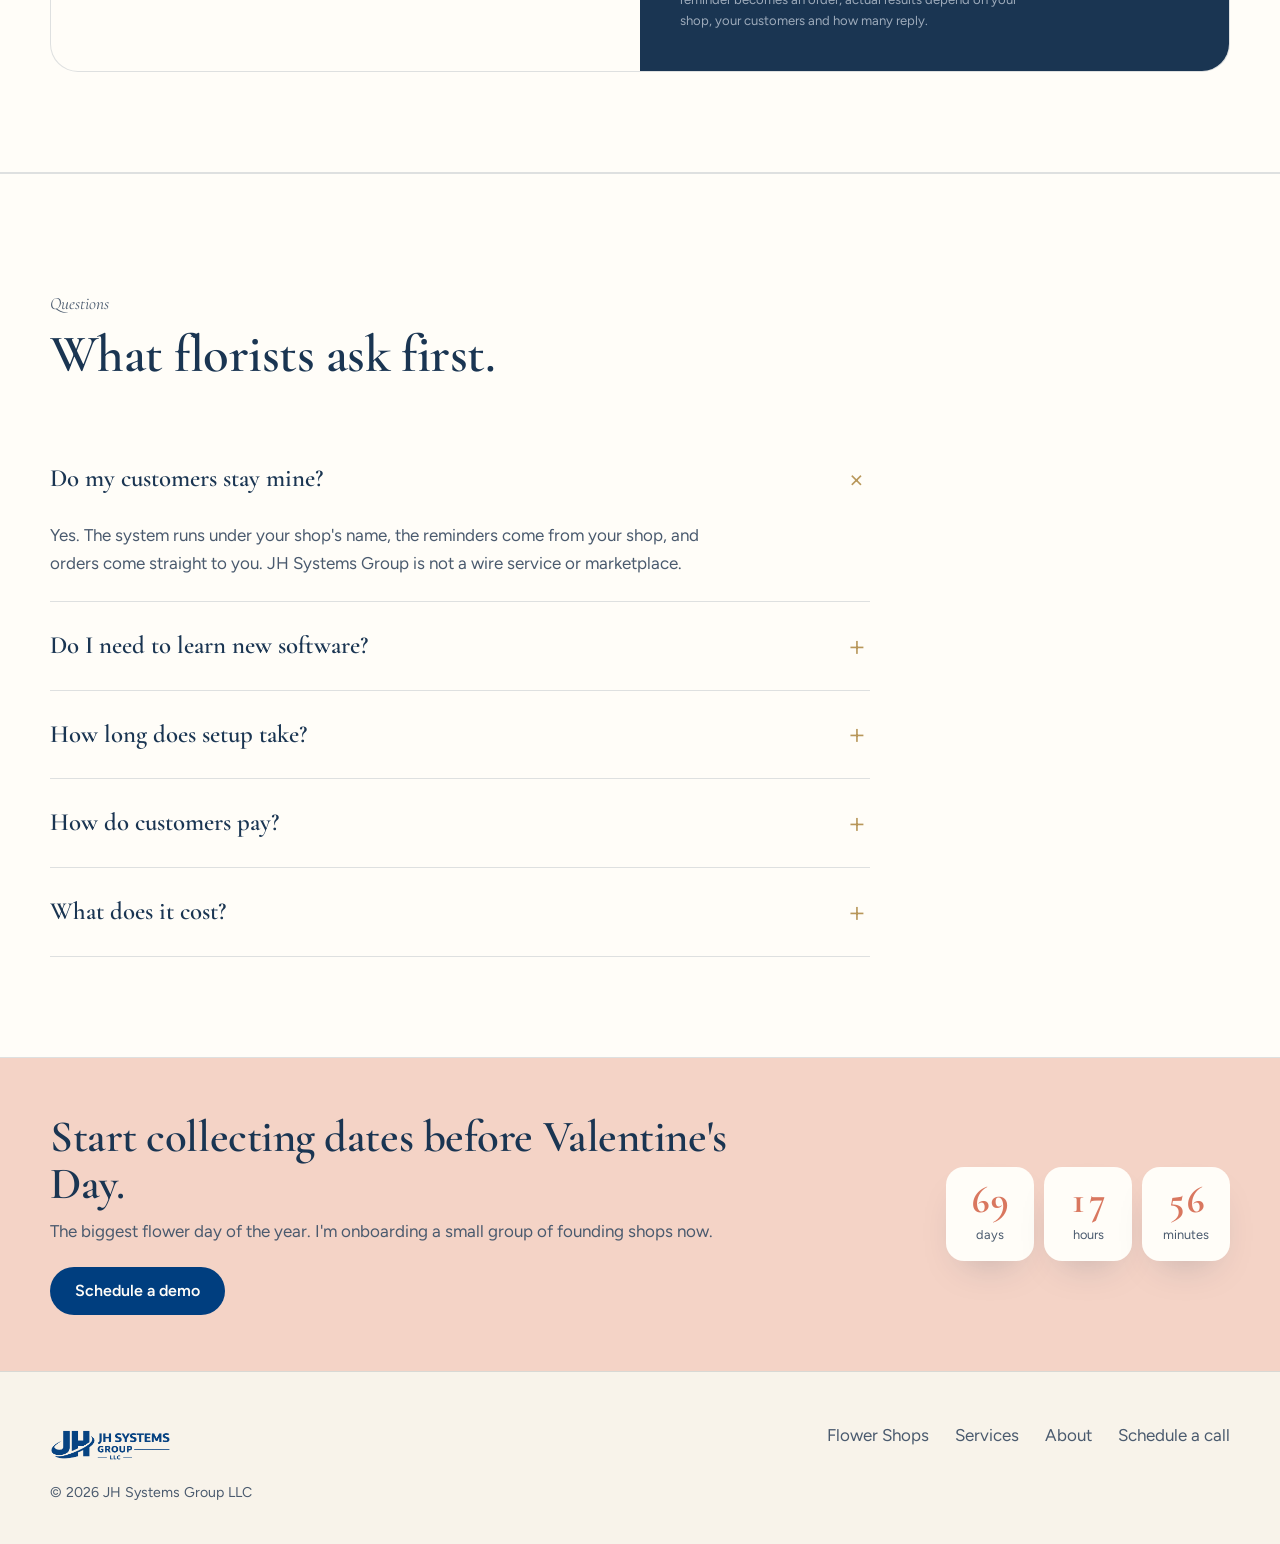
==== commit b06aa73a: "Remove sign-up form and order email previews from florist page Co-Authored-By: Claude Opus 5.5 <nore" ====
--- a/services/florist-reminders.html
+++ b/services/florist-reminders.html
@@ -143,43 +143,6 @@
     </div>
   </section>
 
-  <section class="section">
-    <div class="wrap split">
-      <div>
-        <p class="kicker">What your customer sees</p>
-        <h2 style="margin-bottom:24px">Thirty seconds at the counter.</h2>
-        <div class="mock" id="signup">
-          <h4>Never forget a flower occasion</h4>
-          <p class="sub">Add the dates you care about and we'll remind you two days before.</p>
-          <div class="occ-list"></div>
-          <button class="add-occ" type="button">+ Add another occasion</button>
-          <div class="toggle-row">
-            <label><input type="checkbox" checked> Text me</label>
-            <label><input type="checkbox" checked> Email me</label>
-          </div>
-        </div>
-      </div>
-      <div>
-        <p class="kicker">What your shop gets</p>
-        <h2 style="margin-bottom:24px">Every detail, ready to design.</h2>
-        <div class="mock email">
-          <div class="hdr">
-            <span><b>New reminder order</b></span>
-            <span>To: orders@yourflowershop.com</span>
-          </div>
-          <table>
-            <tr><td>Customer</td><td>Mark Ellis</td></tr>
-            <tr><td>For</td><td>Linda (Mom)</td></tr>
-            <tr><td>Occasion</td><td>Birthday</td></tr>
-            <tr><td>Type</td><td>Delivery</td></tr>
-            <tr><td>Notes</td><td>Loves tulips and anything yellow. No lilies.</td></tr>
-          </table>
-        </div>
-        <p style="color:var(--ink-soft);margin-top:18px">Notes go to your shop only. The person receiving the flowers never sees them.</p>
-      </div>
-    </div>
-  </section>
-
   <section class="section paper" id="faq">
     <div class="wrap">
       <div class="section-head">
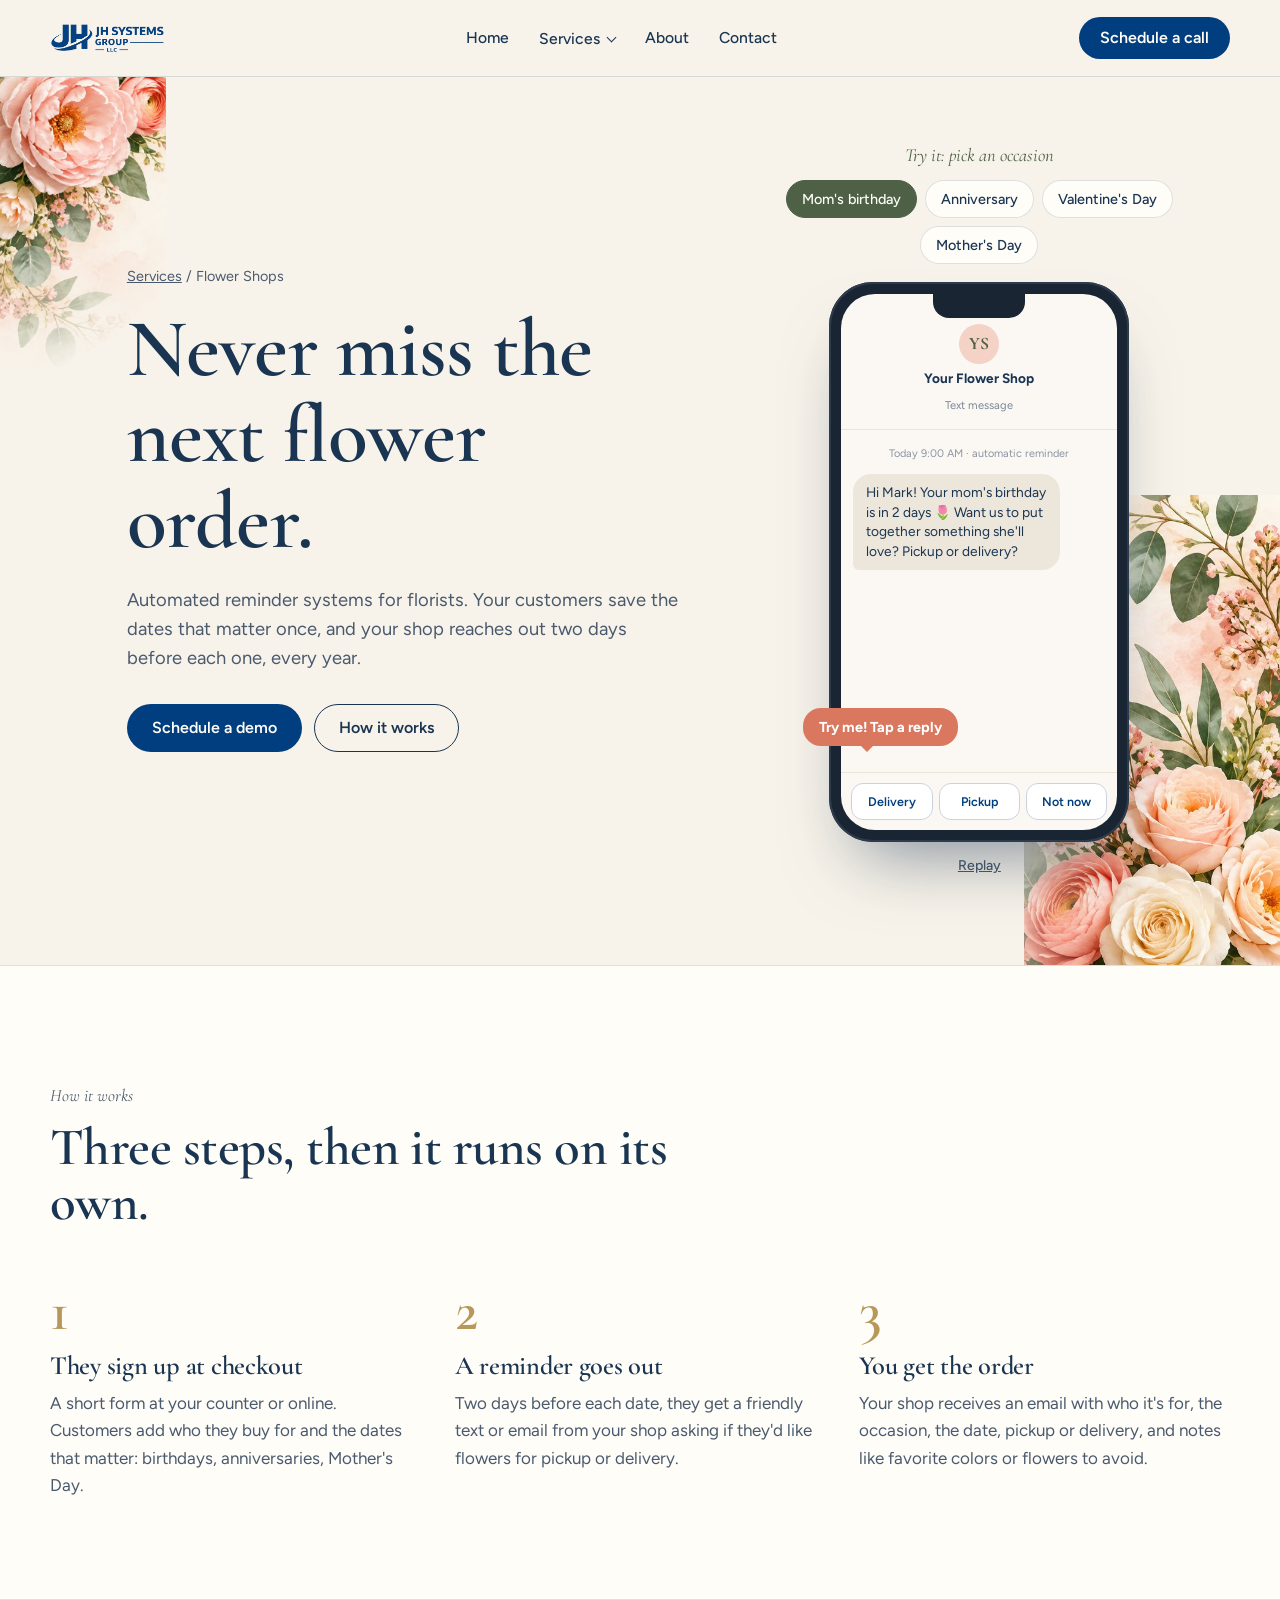
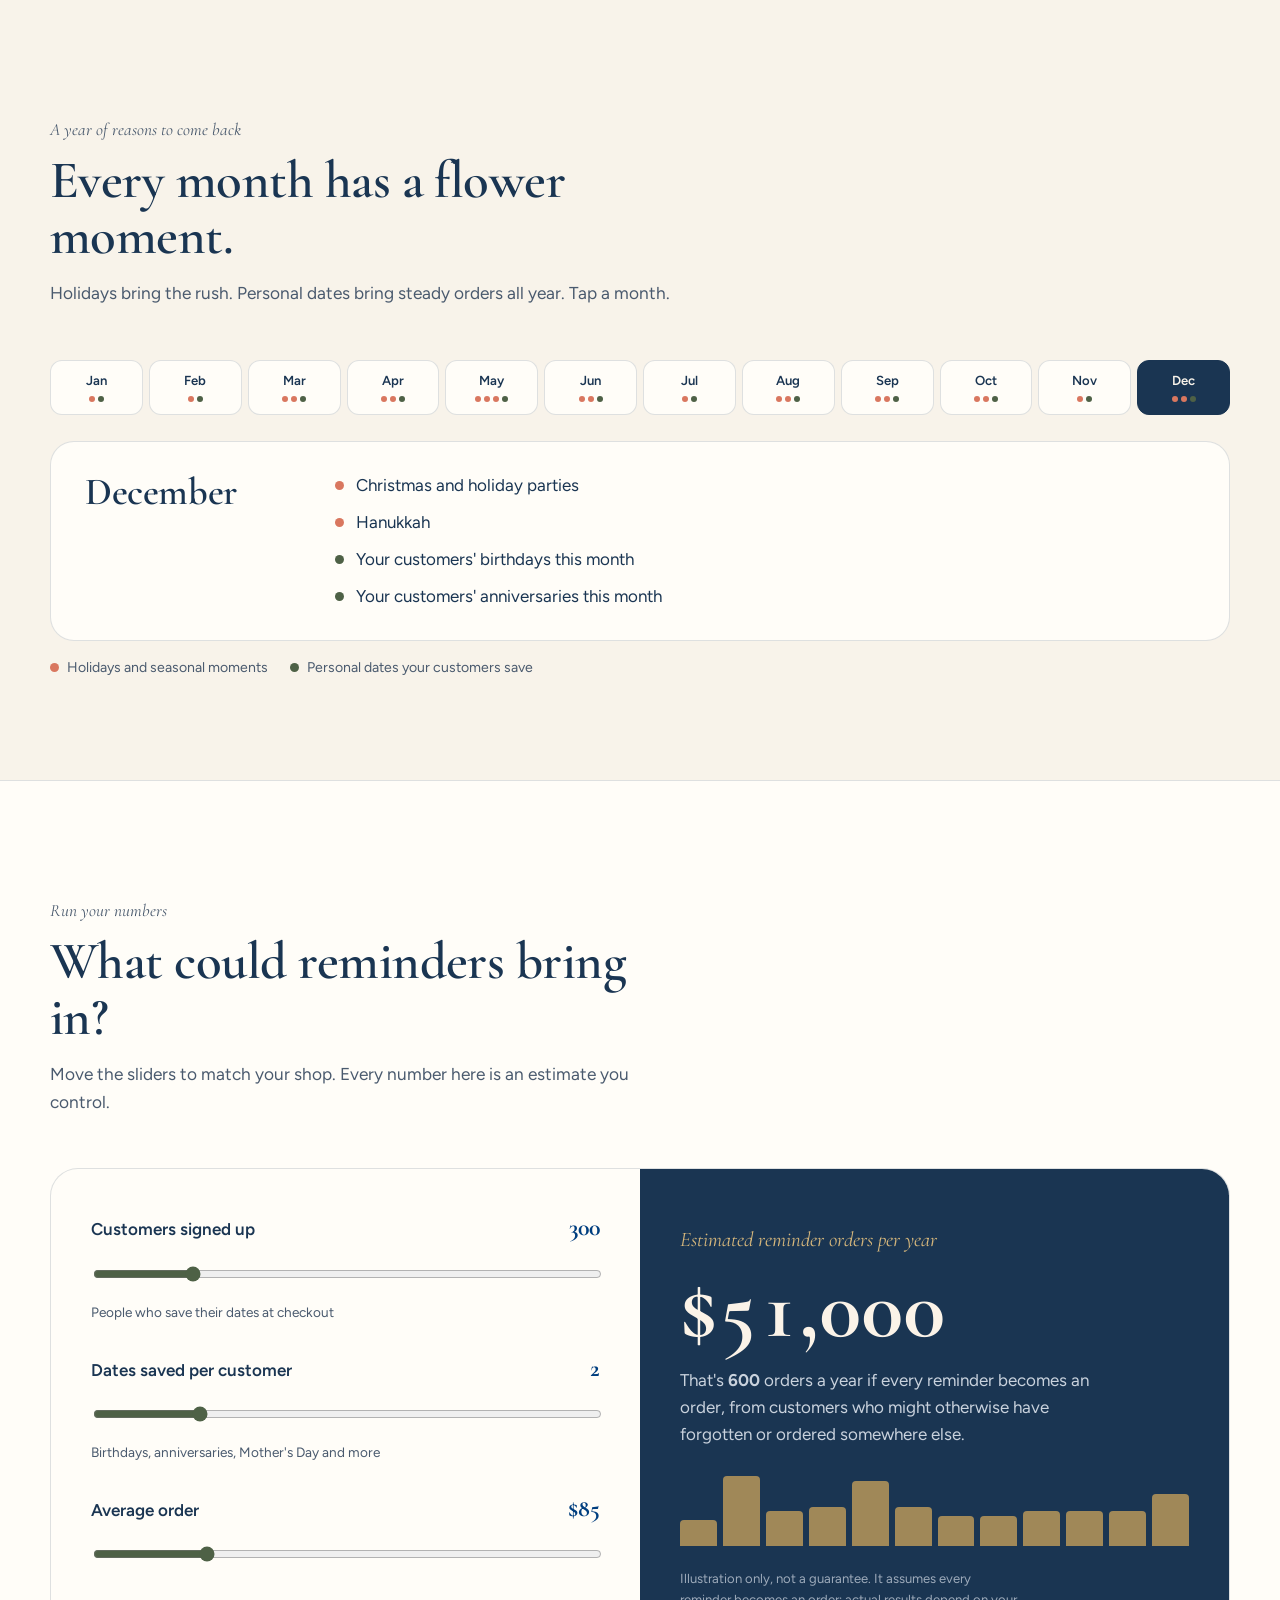
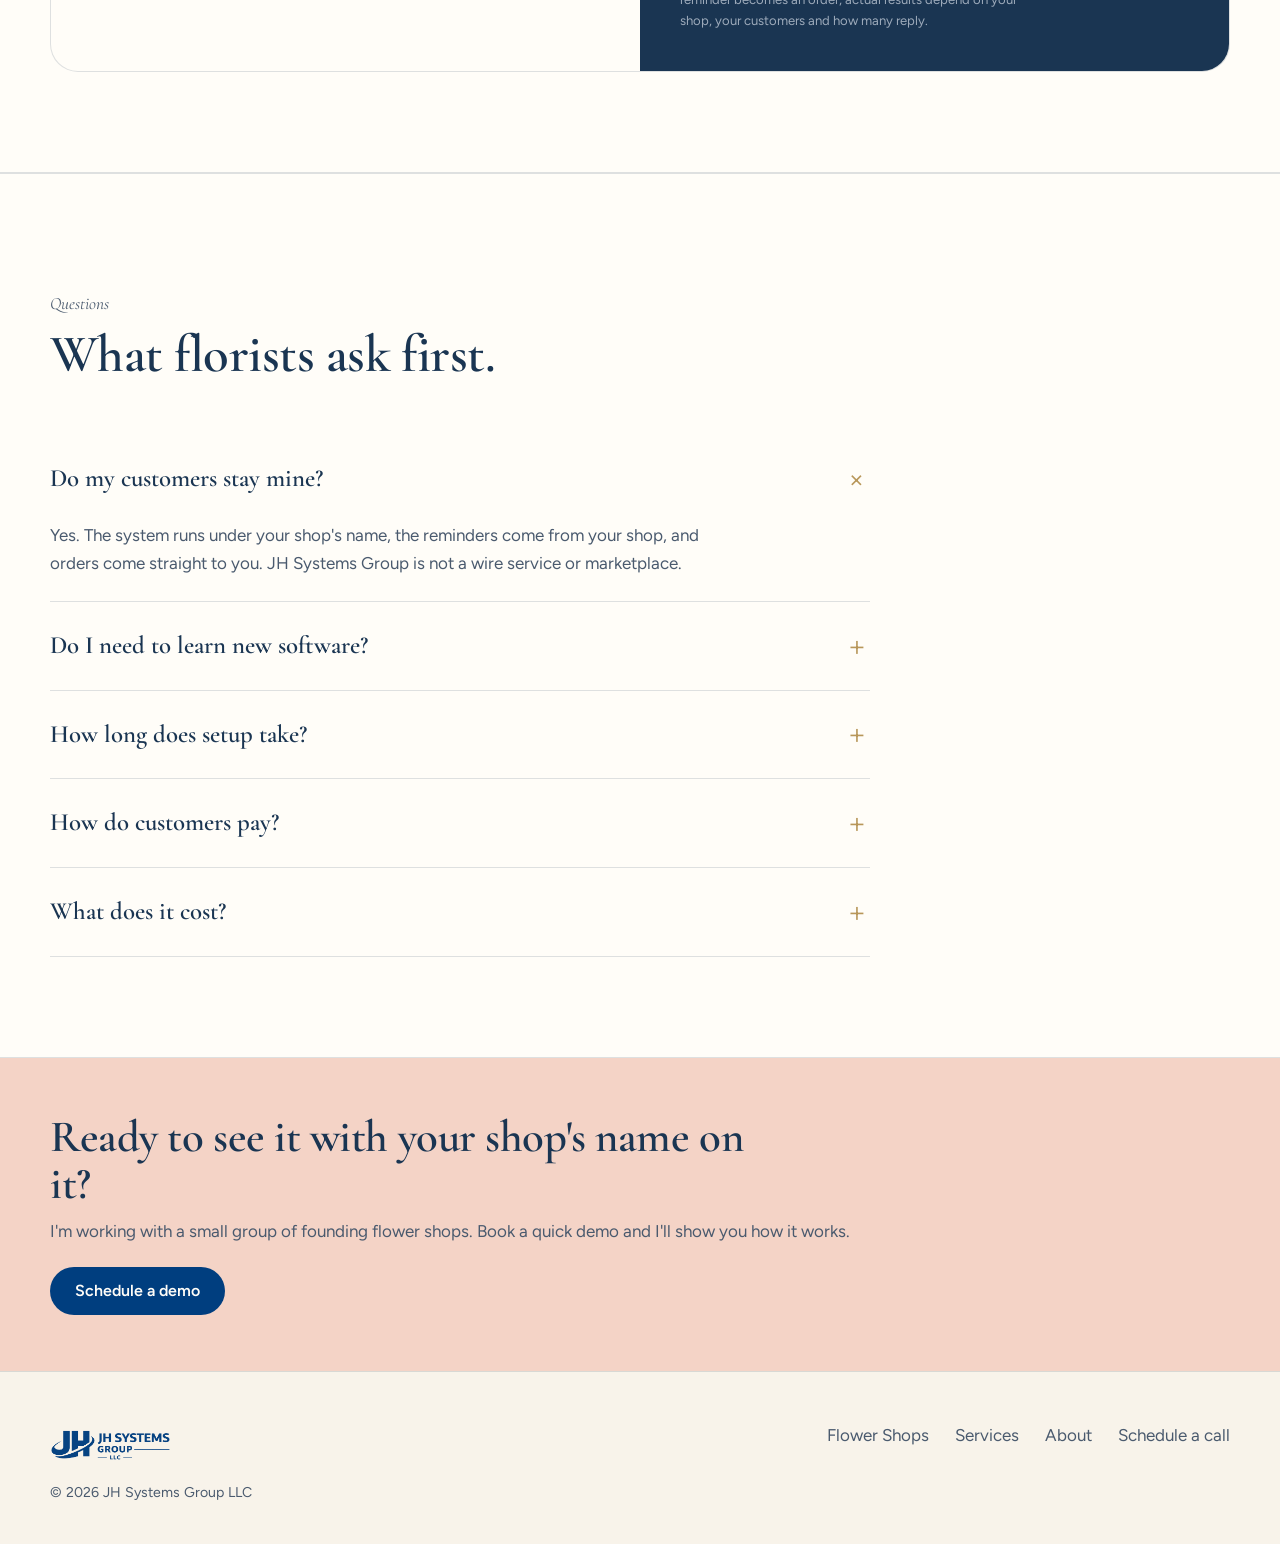
==== commit 1d600232: "Remove Valentine's sign-up urgency and countdown Co-Authored-By: Claude Opus 5.5 <noreply@anthropic." ====
--- a/services/florist-reminders.html
+++ b/services/florist-reminders.html
@@ -152,7 +152,7 @@
       <div class="faq">
         <details open><summary>Do my customers stay mine?</summary><p>Yes. The system runs under your shop's name, the reminders come from your shop, and orders come straight to you. JH Systems Group is not a wire service or marketplace.</p></details>
         <details><summary>Do I need to learn new software?</summary><p>No. I set everything up and test it with you. Your day-to-day is reading order emails and making beautiful arrangements.</p></details>
-        <details><summary>How long does setup take?</summary><p>Most of the work happens on my end. We'll set a timeline on our first call so you're collecting dates as soon as possible, ideally well before Valentine's Day.</p></details>
+        <details><summary>How long does setup take?</summary><p>Most of the work happens on my end. We'll set a timeline on our first call so you're collecting dates as soon as possible.</p></details>
         <details><summary>How do customers pay?</summary><p>We'll set this up around how your shop already works, whether that's a secure payment link or charging the card you have on file.</p></details>
         <details><summary>What does it cost?</summary><p>Pricing is being finalized with our founding shops. Book a call and I'll walk you through the options.</p></details>
       </div>
@@ -162,14 +162,9 @@
   <section class="band">
     <div class="wrap">
       <div>
-        <h2>Start collecting dates before Valentine's Day.</h2>
-        <p>The biggest flower day of the year. I'm onboarding a small group of founding shops now.</p>
+        <h2>Ready to see it with your shop's name on it?</h2>
+        <p>I'm working with a small group of founding flower shops. Book a quick demo and I'll show you how it works.</p>
         <a class="btn btn-primary" style="margin-top:22px" href="../index.html#schedule">Schedule a demo</a>
-      </div>
-      <div class="count" id="countdown" aria-label="Countdown to Valentine's Day">
-        <div><b data-u="d">0</b><span>days</span></div>
-        <div><b data-u="h">0</b><span>hours</span></div>
-        <div><b data-u="m">0</b><span>minutes</span></div>
       </div>
     </div>
   </section>
